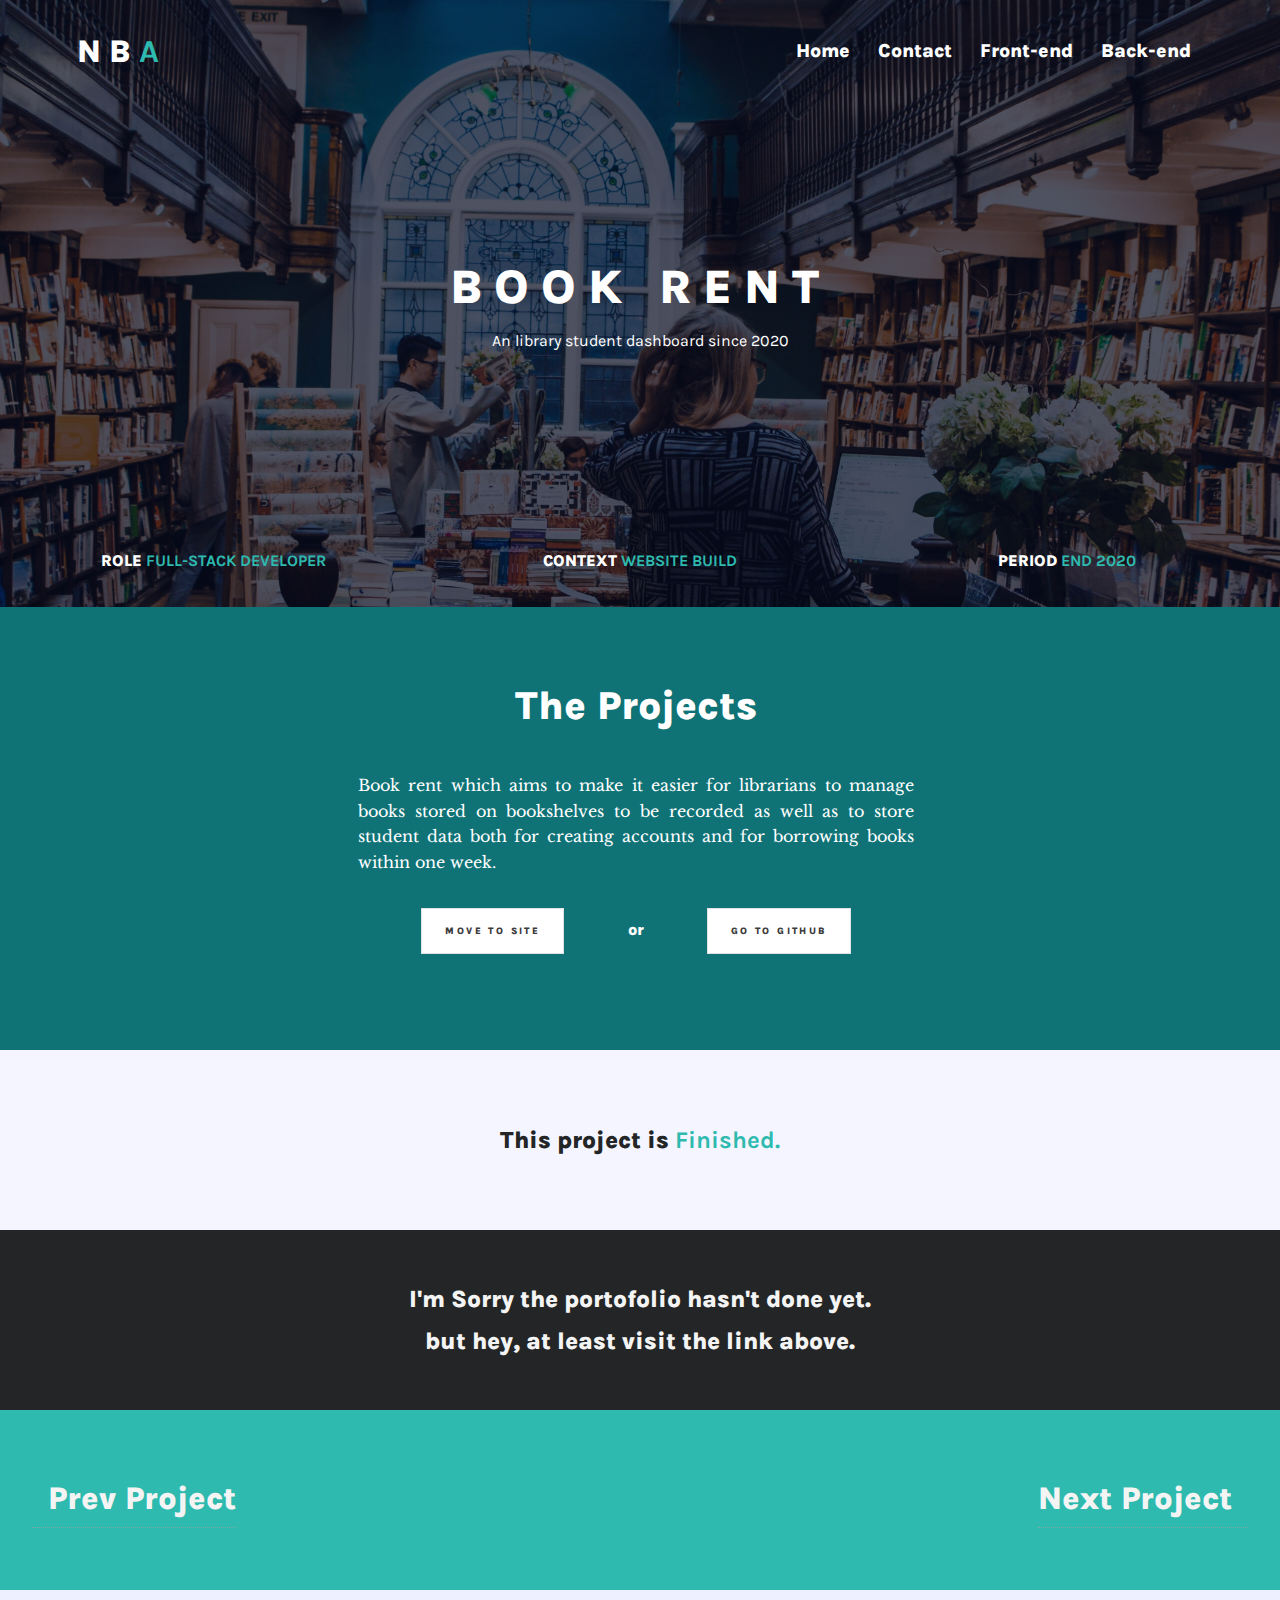
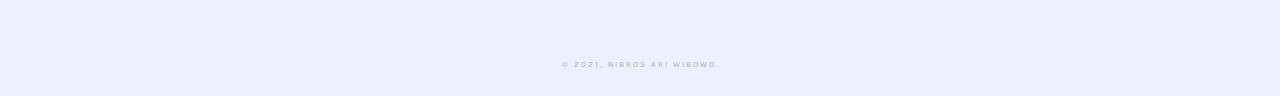
==== bookrent.html @ beeecc29 "Intro on bookrent.html" ====
<!DOCTYPE HTML>
<!--
	Future Imperfect by HTML5 UP
	html5up.net | @ajlkn
	Free for personal and commercial use under the CCA 3.0 license (html5up.net/license)
-->
<html>

<head>
	<title>NBA - Book Rent Dashboard Project</title>
	<meta charset="utf-8" />
	<meta name="viewport" content="width=device-width, initial-scale=1, user-scalable=no" />
	<link rel="stylesheet" href="assets/css/main.css" />
</head>

<body class="single is-preload">
	<i class="fas fa-arrow-up" onclick="topFunction()" id="goTopBtn" title="Go to top"></i>
	<section class="header-bookrents">
		<nav>
			<a href="index.html">
				<h1 style="font-size: 2rem; color: white;">NB<span class="bold-green">A</span></h1>
			</a>
			<div class="nav-links" id="navLinks">
				<ul>
					<li><i class="fas fa-times" onclick="hideMenu()"></i></li>
					<li><a href="index.html">Home</a></li>
					<li><a href="#contact">Contact</a></li>
					<li><a href="#frontend">Front-end</a></li>
					<li><a href="#backend">Back-end</a></li>
				</ul>
			</div>
			<i class="fas fa-bars" onclick="showMenu()"></i>
		</nav>
		<div class="hero-2">
			<div class="row hero-container">
				<div class="col-12 col-12-medium" style="padding: 0;">
					<h1 class="hero-items">Book Rent</h1>
					<span class="hero-items">An library student dashboard since 2020</span>
				</div>
			</div>
		</div>
		<div class="hero-2">
			<div class="row hero-2container">
				<div class="col-4 col-12-medium" style="padding: 0;">
					<p class="hero-2items">ROLE <span class="bold-green">FULL-STACK DEVELOPER</span></p>
				</div>
				<div class="col-4 col-12-medium" style="padding: 0;">
					<p class="hero-2items">CONTEXT <span class="bold-green">WEBSITE BUILD</span></p>
				</div>
				<div class="col-4 col-12-medium" style="padding: 0;">
					<p class="hero-2items">PERIOD <span class="bold-green">END 2020</span></p>
				</div>
			</div>
		</div>
	</section>

	<section class="introduction">
		<div class="row aim-project">
			<div class="col-3 col-12-medium" style="padding: 0;">
			</div>
			<div class="col-6 col-12-medium" style="padding: 0;">
				<div class="title-project">
					<span>The Projects</span>
				</div>
				<p class="p-project">Book rent which aims to make it easier for librarians to manage books stored on bookshelves
					to
					be recorded as well as to store student data both for creating accounts and for borrowing books within one
					week.
				</p>
				<div class="visit-center">
					<a href="https://bookrents.000webhostapp.com" class="button icon solid fa-arrow-right" target="_blank"> MOVE
						TO
						SITE</a>
					<span class="atau">or</span>
					<a href="https://github.com/ariiera-code/sewa-buku" class="button icon brands fa-github" target="_blank">GO TO
						GITHUB</a>
				</div>
			</div>
			<div class="col-3 col-12-medium" style="padding: 0;">
			</div>
		</div>
	</section>

	<div class="sorry-project" style="background-color: #ffffff59;">
		<div style="color: #232526;">
			<span>This project is <span class="bold-green">Finished.</span></span>
		</div>
	</div>
	<div class="sorry-project">
		<div>
			<span>I'm Sorry the portofolio hasn't done yet.<br> but hey, at least visit the link
				above.</span>
		</div>
	</div>

	<div class="next-prev-project">
		<a class="col-6-medium" href="shoppingskuy.html">
			<div><i class="icon solid fa-arrow-left">
				</i><span class="prev-project">Prev Project</span>
			</div>
		</a>
		<a class="col-6-medium" href="shoppingskuy.html">
			<div class="col-6-medium">
				</i><span class="next-project">Next Project</span><i class="icon solid fa-arrow-right"></i>
			</div>
		</a>
	</div>
	<!-- Footer -->
	<div id="wrapper" style="padding: 0.5em 4.5em;">

		<!-- Footer -->
		<section id="footer">
			<ul class="icons">
				<li><a href="https://github.com/ariiera-code" class="icon brands fa-github"><span
							class="label">Github</span></a>
				</li>
				<li><a href="#" class="icon brands fa-linkedin-in"><span class="label">Linked-in</span></a></li>
				<li>
					<div href="thankyounibros@gmail.com" class="icon solid fa-envelope popup"
						onclick='CopyToClipboard("thankyounibros@gmail.com", true, "Email copied to clipboard" )'>
						<span class="popuptext" id="emailPopup">Email Copied!</span>
					</div>
				</li>
			</ul>
			<p class="copyright">&copy; 2021, Nibros Ari Wibowo.</p>
		</section>

	</div>

	<!-- Modal - Contact -->
	<div class="cssmodal dialog" id="contact" style="text-align: center;">
		<a href="#/" class="veil"></a>
		<figure>
			<h2 style="padding-top: 1rem;">Contact<a href="#/" class="smallclose icon solid fa-times"
					aria-label="Close Modal Box" style="padding:1rem;"></a></h2>
			<button id="emailcopy" class="button fit icon solid fa-envelope">thankyounibros@gmail.com</button>
			<a href="https://github.com/ariiera-code/sewa-buku" class="button fit icon brands fa-github"
				target="__blank">ariiera-code</a>
		</figure>
	</div>

	<!-- Scripts -->
	<script src="assets/js/jquery.min.js"></script>
	<script src="assets/js/browser.min.js"></script>
	<script src="assets/js/breakpoints.min.js"></script>
	<script src="assets/js/util.js"></script>
	<script src="assets/js/main.js"></script>

</body>

</html>
---- assets/css/main.css ----
@import url(fontawesome-all.min.css);
@import url('https://fonts.googleapis.com/css2?family=Source+Code+Pro:wght@300;400&display=swap');
@import url('https://fonts.googleapis.com/css2?family=Karla:wght@300;400;500;700;800;900');
@import url('https://fonts.googleapis.com/css2?family=Libre+Baskerville&display=swap');

/*
	Future Imperfect by HTML5 UP
	html5up.net | @ajlkn
	Free for personal and commercial use under the CCA 3.0 license (html5up.net/license)
*/

:root{
	scrollbar-color: #2ebaae rgb(34, 40, 49) !important;
  scrollbar-width: thin !important;
}

html{
  scroll-behavior: smooth;
}

body::-webkit-scrollbar {
  width: 0.25rem;
}

body::-webkit-scrollbar-track {
  background: rgb(34, 40, 49);
}

body::-webkit-scrollbar-thumb {
  background: #2ebaae;
}

ul::-webkit-scrollbar {
  height: 0.25rem;
}

ul::-webkit-scrollbar-track {
  background: rgb(34, 40, 49);
}

ul::-webkit-scrollbar-thumb {
  background: #2ebaae;
}

html, body, div, span, applet, object,
iframe, h1, h2, h3, h4, h5, h6, p, blockquote,
pre, a, abbr, acronym, address, big, cite,
code, del, dfn, em, img, ins, kbd, q, s, samp,
small, strike, strong, sub, sup, tt, var, b,
u, i, center, dl, dt, dd, ol, ul, li, fieldset,
form, label, legend, table, caption, tbody,
tfoot, thead, tr, th, td, article, aside,
canvas, details, embed, figure, figcaption,
footer, header, hgroup, menu, nav, output, ruby,
section, summary, time, mark, audio, video {
	margin: 0;
	padding: 0;
	border: 0;
	font-size: 100%;
	font: inherit;
	vertical-align: baseline;}

article, aside, details, figcaption, figure,
footer, header, hgroup, menu, nav, section {
	display: block;}

body {
	line-height: 1;
}

ol, ul {
	list-style: none;
}

blockquote, q {
	quotes: none;
}

	blockquote:before, blockquote:after, q:before, q:after {
		content: '';
		content: none;
	}

table {
	border-collapse: collapse;
	border-spacing: 0;
}

body {
	-webkit-text-size-adjust: none;
}

mark {
	background-color: transparent;
	color: inherit;
}

input::-moz-focus-inner {
	border: 0;
	padding: 0;
}

input, select, textarea {
	-moz-appearance: none;
	-webkit-appearance: none;
	-ms-appearance: none;
	appearance: none;
}

/* Basic */

	@-ms-viewport {
		width: device-width;
	}

	body {
		-ms-overflow-style: scrollbar;
	}

	@media screen and (max-width: 480px) {

		html, body {
			min-width: 320px;
		}

	}

	html {
		box-sizing: border-box;
	}

	*, *:before, *:after {
		box-sizing: inherit;
	}

	body {
		background: #f4f4f4;
	}

		body.is-preload *, body.is-preload *:before, body.is-preload *:after {
			-moz-animation: none !important;
			-webkit-animation: none !important;
			-ms-animation: none !important;
			animation: none !important;
			-moz-transition: none !important;
			-webkit-transition: none !important;
			-ms-transition: none !important;
			transition: none !important;
		}

/* Type */

	body, input, select, textarea {
		color: #646464;
		font-family: "Karla", sans-serif !important;
		font-size: 14pt;
		font-weight: 400;
		line-height: 1.75;
	}

		@media screen and (max-width: 1680px) {

			body, input, select, textarea {
				font-size: 12pt;
			}

		}

		@media screen and (max-width: 1280px) {

			body, input, select, textarea {
				font-size: 12pt;
			}

		}

		@media screen and (max-width: 980px) {

			body, input, select, textarea {
				font-size: 12pt;
			}

		}

		@media screen and (max-width: 736px) {

			body, input, select, textarea {
				font-size: 12pt;
			}

		}

		@media screen and (max-width: 480px) {

			body, input, select, textarea {
				font-size: 12pt;
			}

		}

	a {
		-moz-transition: color 0.2s ease, border-bottom-color 0.2s ease;
		-webkit-transition: color 0.2s ease, border-bottom-color 0.2s ease;
		-ms-transition: color 0.2s ease, border-bottom-color 0.2s ease;
		transition: color 0.2s ease, border-bottom-color 0.2s ease;
		border-bottom: dotted 1px rgba(160, 160, 160, 0.65);
		color: inherit;
		text-decoration: none;
	}

		a:before {
			-moz-transition: color 0.2s ease;
			-webkit-transition: color 0.2s ease;
			-ms-transition: color 0.2s ease;
			transition: color 0.2s ease;
		}

		a:hover {
			border-bottom-color: transparent;
			color: #2ebaae !important;
		}

			a:hover:before {
				color: #2ebaae !important;
			}

	strong, b {
		color: #3c3b3b;
		font-weight: 700;
	}

	em, i {
		font-style: italic;
	}

	p {
		margin: 0 0 2em 0;
	}

	h1, h2, h3, h4, h5, h6 {
		color: #3c3b3b;
		font-family: "Karla", Helvetica, sans-serif !important;
		font-weight: 800;
		letter-spacing: 0.25em;
		line-height: 1.65;
		margin: 0 0 1em 0;
		text-transform: uppercase;
	}

		h1 a, h2 a, h3 a, h4 a, h5 a, h6 a {
			color: inherit;
			border-bottom: 0;
		}

	h2 {
		font-size: 1.1em;
	}

	h3 {
		font-size: 0.9em;
	}

	h4 {
		font-size: 0.7em;
	}

	h5 {
		font-size: 0.7em;
	}

	h6 {
		font-size: 0.7em;
	}

	sub {
		font-size: 0.8em;
		position: relative;
		top: 0.5em;
	}

	sup {
		font-size: 0.8em;
		position: relative;
		top: -0.5em;
	}

	blockquote {
		border-left: solid 4px rgba(160, 160, 160, 0.3);
		font-style: italic;
		margin: 0 0 2em 0;
		padding: 0.5em 0 0.5em 2em;
	}

	code {
		background: rgba(160, 160, 160, 0.075);
		border: solid 1px rgba(160, 160, 160, 0.3);
		font-family: "Courier New", monospace !important;
		font-size: 0.9em;
		margin: 0 0.25em;
		padding: 0.25em 0.65em;
	}

	pre {
		-webkit-overflow-scrolling: touch;
		font-family: "Courier New", monospace !important;
		font-size: 0.9em;
		margin: 0 0 2em 0;
	}

		pre code {
			display: block;
			line-height: 1.75em;
			padding: 1em 1.5em;
			overflow-x: auto;
		}

	hr {
		border: 0;
		border-bottom: solid 1px rgba(160, 160, 160, 0.3);
		margin: 2em 0;
	}

		hr.major {
			margin: 3em 0;
		}

	.align-left {
		text-align: left;
	}

	.align-center {
		text-align: center;
	}

	.align-right {
		text-align: right;
	}

/* Row */

	.row {
		display: flex;
		flex-wrap: wrap;
		box-sizing: border-box;
		align-items: stretch;
	}

		.row > * {
			box-sizing: border-box;
		}

		.row.gtr-uniform > * > :last-child {
			margin-bottom: 0;
		}

		.row.aln-left {
			justify-content: flex-start;
		}

		.row.aln-center {
			justify-content: center;
		}

		.row.aln-right {
			justify-content: flex-end;
		}

		.row.aln-top {
			align-items: flex-start;
		}

		.row.aln-middle {
			align-items: center;
		}

		.row.aln-bottom {
			align-items: flex-end;
		}

		.row > .imp {
			order: -1;
		}

		.row > .col-1 {
			width: 8.33333%;
		}

		.row > .off-1 {
			margin-left: 8.33333%;
		}

		.row > .col-2 {
			width: 16.66667%;
		}

		.row > .off-2 {
			margin-left: 16.66667%;
		}

		.row > .col-3 {
			width: 25%;
		}

		.row > .off-3 {
			margin-left: 25%;
		}

		.row > .col-4 {
			width: 33.33333%;
		}

		.row > .off-4 {
			margin-left: 33.33333%;
		}

		.row > .col-5 {
			width: 41.66667%;
		}

		.row > .off-5 {
			margin-left: 41.66667%;
		}

		.row > .col-6 {
			width: 50%;
		}

		.row > .off-6 {
			margin-left: 50%;
		}

		.row > .col-7 {
			width: 58.33333%;
		}

		.row > .off-7 {
			margin-left: 58.33333%;
		}

		.row > .col-8 {
			width: 66.66667%;
		}

		.row > .off-8 {
			margin-left: 66.66667%;
		}

		.row > .col-9 {
			width: 75%;
		}

		.row > .off-9 {
			margin-left: 75%;
		}

		.row > .col-10 {
			width: 83.33333%;
		}

		.row > .off-10 {
			margin-left: 83.33333%;
		}

		.row > .col-11 {
			width: 91.66667%;
		}

		.row > .off-11 {
			margin-left: 91.66667%;
		}

		.row > .col-12 {
			width: 100%;
		}

		.row > .off-12 {
			margin-left: 100%;
		}

		.row.gtr-0 {
			margin-top: 0;
			margin-left: 0em;
		}

			.row.gtr-0 > * {
				padding: 0 0 0 0em;
			}

			.row.gtr-0.gtr-uniform {
				margin-top: 0em;
			}

				.row.gtr-0.gtr-uniform > * {
					padding-top: 0em;
				}

		.row.gtr-25 {
			margin-top: 0;
			margin-left: -0.25em;
		}

			.row.gtr-25 > * {
				padding: 0 0 0 0.25em;
			}

			.row.gtr-25.gtr-uniform {
				margin-top: -0.25em;
			}

				.row.gtr-25.gtr-uniform > * {
					padding-top: 0.25em;
				}

		.row.gtr-50 {
			margin-top: 0;
			margin-left: -0.5em;
		}

			.row.gtr-50 > * {
				padding: 0 0 0 0.5em;
			}

			.row.gtr-50.gtr-uniform {
				margin-top: -0.5em;
			}

				.row.gtr-50.gtr-uniform > * {
					padding-top: 0.5em;
				}

		.row {
			margin-top: 0;
			margin-left: -1em;
		}

			.row > * {
				padding: 0 0 0 1em;
			}

			.row.gtr-uniform {
				margin-top: -1em;
			}

				.row.gtr-uniform > * {
					padding-top: 1em;
				}

		.row.gtr-150 {
			margin-top: 0;
			margin-left: -1.5em;
		}

			.row.gtr-150 > * {
				padding: 0 0 0 1.5em;
			}

			.row.gtr-150.gtr-uniform {
				margin-top: -1.5em;
			}

				.row.gtr-150.gtr-uniform > * {
					padding-top: 1.5em;
				}

		.row.gtr-200 {
			margin-top: 0;
			margin-left: -2em;
		}

			.row.gtr-200 > * {
				padding: 0 0 0 2em;
			}

			.row.gtr-200.gtr-uniform {
				margin-top: -2em;
			}

				.row.gtr-200.gtr-uniform > * {
					padding-top: 2em;
				}

		@media screen and (max-width: 1680px) {

			.row {
				display: flex;
				flex-wrap: wrap;
				box-sizing: border-box;
				align-items: stretch;
			}

				.row > * {
					box-sizing: border-box;
				}

				.row.gtr-uniform > * > :last-child {
					margin-bottom: 0;
				}

				.row.aln-left {
					justify-content: flex-start;
				}

				.row.aln-center {
					justify-content: center;
				}

				.row.aln-right {
					justify-content: flex-end;
				}

				.row.aln-top {
					align-items: flex-start;
				}

				.row.aln-middle {
					align-items: center;
				}

				.row.aln-bottom {
					align-items: flex-end;
				}

				.row > .imp-xlarge {
					order: -1;
				}

				.row > .col-1-xlarge {
					width: 8.33333%;
				}

				.row > .off-1-xlarge {
					margin-left: 8.33333%;
				}

				.row > .col-2-xlarge {
					width: 16.66667%;
				}

				.row > .off-2-xlarge {
					margin-left: 16.66667%;
				}

				.row > .col-3-xlarge {
					width: 25%;
				}

				.row > .off-3-xlarge {
					margin-left: 25%;
				}

				.row > .col-4-xlarge {
					width: 33.33333%;
				}

				.row > .off-4-xlarge {
					margin-left: 33.33333%;
				}

				.row > .col-5-xlarge {
					width: 41.66667%;
				}

				.row > .off-5-xlarge {
					margin-left: 41.66667%;
				}

				.row > .col-6-xlarge {
					width: 50%;
				}

				.row > .off-6-xlarge {
					margin-left: 50%;
				}

				.row > .col-7-xlarge {
					width: 58.33333%;
				}

				.row > .off-7-xlarge {
					margin-left: 58.33333%;
				}

				.row > .col-8-xlarge {
					width: 66.66667%;
				}

				.row > .off-8-xlarge {
					margin-left: 66.66667%;
				}

				.row > .col-9-xlarge {
					width: 75%;
				}

				.row > .off-9-xlarge {
					margin-left: 75%;
				}

				.row > .col-10-xlarge {
					width: 83.33333%;
				}

				.row > .off-10-xlarge {
					margin-left: 83.33333%;
				}

				.row > .col-11-xlarge {
					width: 91.66667%;
				}

				.row > .off-11-xlarge {
					margin-left: 91.66667%;
				}

				.row > .col-12-xlarge {
					width: 100%;
				}

				.row > .off-12-xlarge {
					margin-left: 100%;
				}

				.row.gtr-0 {
					margin-top: 0;
					margin-left: 0em;
				}

					.row.gtr-0 > * {
						padding: 0 0 0 0em;
					}

					.row.gtr-0.gtr-uniform {
						margin-top: 0em;
					}

						.row.gtr-0.gtr-uniform > * {
							padding-top: 0em;
						}

				.row.gtr-25 {
					margin-top: 0;
					margin-left: -0.25em;
				}

					.row.gtr-25 > * {
						padding: 0 0 0 0.25em;
					}

					.row.gtr-25.gtr-uniform {
						margin-top: -0.25em;
					}

						.row.gtr-25.gtr-uniform > * {
							padding-top: 0.25em;
						}

				.row.gtr-50 {
					margin-top: 0;
					margin-left: -0.5em;
				}

					.row.gtr-50 > * {
						padding: 0 0 0 0.5em;
					}

					.row.gtr-50.gtr-uniform {
						margin-top: -0.5em;
					}

						.row.gtr-50.gtr-uniform > * {
							padding-top: 0.5em;
						}

				.row {
					margin-top: 0;
					margin-left: -1em;
				}

					.row > * {
						padding: 0 0 0 1em;
					}

					.row.gtr-uniform {
						margin-top: -1em;
					}

						.row.gtr-uniform > * {
							padding-top: 1em;
						}

				.row.gtr-150 {
					margin-top: 0;
					margin-left: -1.5em;
				}

					.row.gtr-150 > * {
						padding: 0 0 0 1.5em;
					}

					.row.gtr-150.gtr-uniform {
						margin-top: -1.5em;
					}

						.row.gtr-150.gtr-uniform > * {
							padding-top: 1.5em;
						}

				.row.gtr-200 {
					margin-top: 0;
					margin-left: -2em;
				}

					.row.gtr-200 > * {
						padding: 0 0 0 2em;
					}

					.row.gtr-200.gtr-uniform {
						margin-top: -2em;
					}

						.row.gtr-200.gtr-uniform > * {
							padding-top: 2em;
						}

		}

		@media screen and (max-width: 1280px) {

			.row {
				display: flex;
				flex-wrap: wrap;
				box-sizing: border-box;
				align-items: stretch;
			}

				.row > * {
					box-sizing: border-box;
				}

				.row.gtr-uniform > * > :last-child {
					margin-bottom: 0;
				}

				.row.aln-left {
					justify-content: flex-start;
				}

				.row.aln-center {
					justify-content: center;
				}

				.row.aln-right {
					justify-content: flex-end;
				}

				.row.aln-top {
					align-items: flex-start;
				}

				.row.aln-middle {
					align-items: center;
				}

				.row.aln-bottom {
					align-items: flex-end;
				}

				.row > .imp-large {
					order: -1;
				}

				.row > .col-1-large {
					width: 8.33333%;
				}

				.row > .off-1-large {
					margin-left: 8.33333%;
				}

				.row > .col-2-large {
					width: 16.66667%;
				}

				.row > .off-2-large {
					margin-left: 16.66667%;
				}

				.row > .col-3-large {
					width: 25%;
				}

				.row > .off-3-large {
					margin-left: 25%;
				}

				.row > .col-4-large {
					width: 33.33333%;
				}

				.row > .off-4-large {
					margin-left: 33.33333%;
				}

				.row > .col-5-large {
					width: 41.66667%;
				}

				.row > .off-5-large {
					margin-left: 41.66667%;
				}

				.row > .col-6-large {
					width: 50%;
				}

				.row > .off-6-large {
					margin-left: 50%;
				}

				.row > .col-7-large {
					width: 58.33333%;
				}

				.row > .off-7-large {
					margin-left: 58.33333%;
				}

				.row > .col-8-large {
					width: 66.66667%;
				}

				.row > .off-8-large {
					margin-left: 66.66667%;
				}

				.row > .col-9-large {
					width: 75%;
				}

				.row > .off-9-large {
					margin-left: 75%;
				}

				.row > .col-10-large {
					width: 83.33333%;
				}

				.row > .off-10-large {
					margin-left: 83.33333%;
				}

				.row > .col-11-large {
					width: 91.66667%;
				}

				.row > .off-11-large {
					margin-left: 91.66667%;
				}

				.row > .col-12-large {
					width: 100%;
				}

				.row > .off-12-large {
					margin-left: 100%;
				}

				.row.gtr-0 {
					margin-top: 0;
					margin-left: 0em;
				}

					.row.gtr-0 > * {
						padding: 0 0 0 0em;
					}

					.row.gtr-0.gtr-uniform {
						margin-top: 0em;
					}

						.row.gtr-0.gtr-uniform > * {
							padding-top: 0em;
						}

				.row.gtr-25 {
					margin-top: 0;
					margin-left: -0.25em;
				}

					.row.gtr-25 > * {
						padding: 0 0 0 0.25em;
					}

					.row.gtr-25.gtr-uniform {
						margin-top: -0.25em;
					}

						.row.gtr-25.gtr-uniform > * {
							padding-top: 0.25em;
						}

				.row.gtr-50 {
					margin-top: 0;
					margin-left: -0.5em;
				}

					.row.gtr-50 > * {
						padding: 0 0 0 0.5em;
					}

					.row.gtr-50.gtr-uniform {
						margin-top: -0.5em;
					}

						.row.gtr-50.gtr-uniform > * {
							padding-top: 0.5em;
						}

				.row {
					margin-top: 0;
					margin-left: -1em;
				}

					.row > * {
						padding: 0 0 0 1em;
					}

					.row.gtr-uniform {
						margin-top: -1em;
					}

						.row.gtr-uniform > * {
							padding-top: 1em;
						}

				.row.gtr-150 {
					margin-top: 0;
					margin-left: -1.5em;
				}

					.row.gtr-150 > * {
						padding: 0 0 0 1.5em;
					}

					.row.gtr-150.gtr-uniform {
						margin-top: -1.5em;
					}

						.row.gtr-150.gtr-uniform > * {
							padding-top: 1.5em;
						}

				.row.gtr-200 {
					margin-top: 0;
					margin-left: -2em;
				}

					.row.gtr-200 > * {
						padding: 0 0 0 2em;
					}

					.row.gtr-200.gtr-uniform {
						margin-top: -2em;
					}

						.row.gtr-200.gtr-uniform > * {
							padding-top: 2em;
						}

		}

		@media screen and (max-width: 980px) {

			.row {
				display: flex;
				flex-wrap: wrap;
				box-sizing: border-box;
				align-items: stretch;
			}

				.row > * {
					box-sizing: border-box;
				}

				.row.gtr-uniform > * > :last-child {
					margin-bottom: 0;
				}

				.row.aln-left {
					justify-content: flex-start;
				}

				.row.aln-center {
					justify-content: center;
				}

				.row.aln-right {
					justify-content: flex-end;
				}

				.row.aln-top {
					align-items: flex-start;
				}

				.row.aln-middle {
					align-items: center;
				}

				.row.aln-bottom {
					align-items: flex-end;
				}

				.row > .imp-medium {
					order: -1;
				}

				.row > .col-1-medium {
					width: 8.33333%;
				}

				.row > .off-1-medium {
					margin-left: 8.33333%;
				}

				.row > .col-2-medium {
					width: 16.66667%;
				}

				.row > .off-2-medium {
					margin-left: 16.66667%;
				}

				.row > .col-3-medium {
					width: 25%;
				}

				.row > .off-3-medium {
					margin-left: 25%;
				}

				.row > .col-4-medium {
					width: 33.33333%;
				}

				.row > .off-4-medium {
					margin-left: 33.33333%;
				}

				.row > .col-5-medium {
					width: 41.66667%;
				}

				.row > .off-5-medium {
					margin-left: 41.66667%;
				}

				.row > .col-6-medium {
					width: 50%;
				}

				.row > .off-6-medium {
					margin-left: 50%;
				}

				.row > .col-7-medium {
					width: 58.33333%;
				}

				.row > .off-7-medium {
					margin-left: 58.33333%;
				}

				.row > .col-8-medium {
					width: 66.66667%;
				}

				.row > .off-8-medium {
					margin-left: 66.66667%;
				}

				.row > .col-9-medium {
					width: 75%;
				}

				.row > .off-9-medium {
					margin-left: 75%;
				}

				.row > .col-10-medium {
					width: 83.33333%;
				}

				.row > .off-10-medium {
					margin-left: 83.33333%;
				}

				.row > .col-11-medium {
					width: 91.66667%;
				}

				.row > .off-11-medium {
					margin-left: 91.66667%;
				}

				.row > .col-12-medium {
					width: 100%;
				}

				.row > .off-12-medium {
					margin-left: 100%;
				}

				.row.gtr-0 {
					margin-top: 0;
					margin-left: 0em;
				}

					.row.gtr-0 > * {
						padding: 0 0 0 0em;
					}

					.row.gtr-0.gtr-uniform {
						margin-top: 0em;
					}

						.row.gtr-0.gtr-uniform > * {
							padding-top: 0em;
						}

				.row.gtr-25 {
					margin-top: 0;
					margin-left: -0.25em;
				}

					.row.gtr-25 > * {
						padding: 0 0 0 0.25em;
					}

					.row.gtr-25.gtr-uniform {
						margin-top: -0.25em;
					}

						.row.gtr-25.gtr-uniform > * {
							padding-top: 0.25em;
						}

				.row.gtr-50 {
					margin-top: 0;
					margin-left: -0.5em;
				}

					.row.gtr-50 > * {
						padding: 0 0 0 0.5em;
					}

					.row.gtr-50.gtr-uniform {
						margin-top: -0.5em;
					}

						.row.gtr-50.gtr-uniform > * {
							padding-top: 0.5em;
						}

				.row {
					margin-top: 0;
					margin-left: -1em;
				}

					.row > * {
						padding: 0 0 0 1em;
					}

					.row.gtr-uniform {
						margin-top: -1em;
					}

						.row.gtr-uniform > * {
							padding-top: 1em;
						}

				.row.gtr-150 {
					margin-top: 0;
					margin-left: -1.5em;
				}

					.row.gtr-150 > * {
						padding: 0 0 0 1.5em;
					}

					.row.gtr-150.gtr-uniform {
						margin-top: -1.5em;
					}

						.row.gtr-150.gtr-uniform > * {
							padding-top: 1.5em;
						}

				.row.gtr-200 {
					margin-top: 0;
					margin-left: -2em;
				}

					.row.gtr-200 > * {
						padding: 0 0 0 2em;
					}

					.row.gtr-200.gtr-uniform {
						margin-top: -2em;
					}

						.row.gtr-200.gtr-uniform > * {
							padding-top: 2em;
						}

		}

		@media screen and (max-width: 736px) {

			.row {
				display: flex;
				flex-wrap: wrap;
				box-sizing: border-box;
				align-items: stretch;
			}

				.row > * {
					box-sizing: border-box;
				}

				.row.gtr-uniform > * > :last-child {
					margin-bottom: 0;
				}

				.row.aln-left {
					justify-content: flex-start;
				}

				.row.aln-center {
					justify-content: center;
				}

				.row.aln-right {
					justify-content: flex-end;
				}

				.row.aln-top {
					align-items: flex-start;
				}

				.row.aln-middle {
					align-items: center;
				}

				.row.aln-bottom {
					align-items: flex-end;
				}

				.row > .imp-small {
					order: -1;
				}

				.row > .col-1-small {
					width: 8.33333%;
				}

				.row > .off-1-small {
					margin-left: 8.33333%;
				}

				.row > .col-2-small {
					width: 16.66667%;
				}

				.row > .off-2-small {
					margin-left: 16.66667%;
				}

				.row > .col-3-small {
					width: 25%;
				}

				.row > .off-3-small {
					margin-left: 25%;
				}

				.row > .col-4-small {
					width: 33.33333%;
				}

				.row > .off-4-small {
					margin-left: 33.33333%;
				}

				.row > .col-5-small {
					width: 41.66667%;
				}

				.row > .off-5-small {
					margin-left: 41.66667%;
				}

				.row > .col-6-small {
					width: 50%;
				}

				.row > .off-6-small {
					margin-left: 50%;
				}

				.row > .col-7-small {
					width: 58.33333%;
				}

				.row > .off-7-small {
					margin-left: 58.33333%;
				}

				.row > .col-8-small {
					width: 66.66667%;
				}

				.row > .off-8-small {
					margin-left: 66.66667%;
				}

				.row > .col-9-small {
					width: 75%;
				}

				.row > .off-9-small {
					margin-left: 75%;
				}

				.row > .col-10-small {
					width: 83.33333%;
				}

				.row > .off-10-small {
					margin-left: 83.33333%;
				}

				.row > .col-11-small {
					width: 91.66667%;
				}

				.row > .off-11-small {
					margin-left: 91.66667%;
				}

				.row > .col-12-small {
					width: 100%;
				}

				.row > .off-12-small {
					margin-left: 100%;
				}

				.row.gtr-0 {
					margin-top: 0;
					margin-left: 0em;
				}

					.row.gtr-0 > * {
						padding: 0 0 0 0em;
					}

					.row.gtr-0.gtr-uniform {
						margin-top: 0em;
					}

						.row.gtr-0.gtr-uniform > * {
							padding-top: 0em;
						}

				.row.gtr-25 {
					margin-top: 0;
					margin-left: -0.25em;
				}

					.row.gtr-25 > * {
						padding: 0 0 0 0.25em;
					}

					.row.gtr-25.gtr-uniform {
						margin-top: -0.25em;
					}

						.row.gtr-25.gtr-uniform > * {
							padding-top: 0.25em;
						}

				.row.gtr-50 {
					margin-top: 0;
					margin-left: -0.5em;
				}

					.row.gtr-50 > * {
						padding: 0 0 0 0.5em;
					}

					.row.gtr-50.gtr-uniform {
						margin-top: -0.5em;
					}

						.row.gtr-50.gtr-uniform > * {
							padding-top: 0.5em;
						}

				.row {
					margin-top: 0;
					margin-left: -1em;
				}

					.row > * {
						padding: 0 0 0 1em;
					}

					.row.gtr-uniform {
						margin-top: -1em;
					}

						.row.gtr-uniform > * {
							padding-top: 1em;
						}

				.row.gtr-150 {
					margin-top: 0;
					margin-left: -1.5em;
				}

					.row.gtr-150 > * {
						padding: 0 0 0 1.5em;
					}

					.row.gtr-150.gtr-uniform {
						margin-top: -1.5em;
					}

						.row.gtr-150.gtr-uniform > * {
							padding-top: 1.5em;
						}

				.row.gtr-200 {
					margin-top: 0;
					margin-left: -2em;
				}

					.row.gtr-200 > * {
						padding: 0 0 0 2em;
					}

					.row.gtr-200.gtr-uniform {
						margin-top: -2em;
					}

						.row.gtr-200.gtr-uniform > * {
							padding-top: 2em;
						}

		}

		@media screen and (max-width: 480px) {

			.row {
				display: flex;
				flex-wrap: wrap;
				box-sizing: border-box;
				align-items: stretch;
			}

				.row > * {
					box-sizing: border-box;
				}

				.row.gtr-uniform > * > :last-child {
					margin-bottom: 0;
				}

				.row.aln-left {
					justify-content: flex-start;
				}

				.row.aln-center {
					justify-content: center;
				}

				.row.aln-right {
					justify-content: flex-end;
				}

				.row.aln-top {
					align-items: flex-start;
				}

				.row.aln-middle {
					align-items: center;
				}

				.row.aln-bottom {
					align-items: flex-end;
				}

				.row > .imp-xsmall {
					order: -1;
				}

				.row > .col-1-xsmall {
					width: 8.33333%;
				}

				.row > .off-1-xsmall {
					margin-left: 8.33333%;
				}

				.row > .col-2-xsmall {
					width: 16.66667%;
				}

				.row > .off-2-xsmall {
					margin-left: 16.66667%;
				}

				.row > .col-3-xsmall {
					width: 25%;
				}

				.row > .off-3-xsmall {
					margin-left: 25%;
				}

				.row > .col-4-xsmall {
					width: 33.33333%;
				}

				.row > .off-4-xsmall {
					margin-left: 33.33333%;
				}

				.row > .col-5-xsmall {
					width: 41.66667%;
				}

				.row > .off-5-xsmall {
					margin-left: 41.66667%;
				}

				.row > .col-6-xsmall {
					width: 50%;
				}

				.row > .off-6-xsmall {
					margin-left: 50%;
				}

				.row > .col-7-xsmall {
					width: 58.33333%;
				}

				.row > .off-7-xsmall {
					margin-left: 58.33333%;
				}

				.row > .col-8-xsmall {
					width: 66.66667%;
				}

				.row > .off-8-xsmall {
					margin-left: 66.66667%;
				}

				.row > .col-9-xsmall {
					width: 75%;
				}

				.row > .off-9-xsmall {
					margin-left: 75%;
				}

				.row > .col-10-xsmall {
					width: 83.33333%;
				}

				.row > .off-10-xsmall {
					margin-left: 83.33333%;
				}

				.row > .col-11-xsmall {
					width: 91.66667%;
				}

				.row > .off-11-xsmall {
					margin-left: 91.66667%;
				}

				.row > .col-12-xsmall {
					width: 100%;
				}

				.row > .off-12-xsmall {
					margin-left: 100%;
				}

				.row.gtr-0 {
					margin-top: 0;
					margin-left: 0em;
				}

					.row.gtr-0 > * {
						padding: 0 0 0 0em;
					}

					.row.gtr-0.gtr-uniform {
						margin-top: 0em;
					}

						.row.gtr-0.gtr-uniform > * {
							padding-top: 0em;
						}

				.row.gtr-25 {
					margin-top: 0;
					margin-left: -0.25em;
				}

					.row.gtr-25 > * {
						padding: 0 0 0 0.25em;
					}

					.row.gtr-25.gtr-uniform {
						margin-top: -0.25em;
					}

						.row.gtr-25.gtr-uniform > * {
							padding-top: 0.25em;
						}

				.row.gtr-50 {
					margin-top: 0;
					margin-left: -0.5em;
				}

					.row.gtr-50 > * {
						padding: 0 0 0 0.5em;
					}

					.row.gtr-50.gtr-uniform {
						margin-top: -0.5em;
					}

						.row.gtr-50.gtr-uniform > * {
							padding-top: 0.5em;
						}

				.row {
					margin-top: 0;
					margin-left: -1em;
				}

					.row > * {
						padding: 0 0 0 1em;
					}

					.row.gtr-uniform {
						margin-top: -1em;
					}

						.row.gtr-uniform > * {
							padding-top: 1em;
						}

				.row.gtr-150 {
					margin-top: 0;
					margin-left: -1.5em;
				}

					.row.gtr-150 > * {
						padding: 0 0 0 1.5em;
					}

					.row.gtr-150.gtr-uniform {
						margin-top: -1.5em;
					}

						.row.gtr-150.gtr-uniform > * {
							padding-top: 1.5em;
						}

				.row.gtr-200 {
					margin-top: 0;
					margin-left: -2em;
				}

					.row.gtr-200 > * {
						padding: 0 0 0 2em;
					}

					.row.gtr-200.gtr-uniform {
						margin-top: -2em;
					}

						.row.gtr-200.gtr-uniform > * {
							padding-top: 2em;
						}

		}

/* Author */

	.author {
		display: -moz-flex;
		display: -webkit-flex;
		display: -ms-flex;
		display: flex;
		-moz-flex-direction: row;
		-webkit-flex-direction: row;
		-ms-flex-direction: row;
		flex-direction: row;
		-moz-align-items: center;
		-webkit-align-items: center;
		-ms-align-items: center;
		align-items: center;
		-moz-justify-content: -moz-flex-end;
		-webkit-justify-content: -webkit-flex-end;
		-ms-justify-content: -ms-flex-end;
		justify-content: flex-end;
		border-bottom: 0;
		font-family: "Karla", Helvetica, sans-serif !important;
		font-size: 0.6em;
		font-weight: 400;
		letter-spacing: 0.25em;
		text-transform: uppercase;
		white-space: nowrap;
	}

		.author .name {
			-moz-transition: border-bottom-color 0.2s ease;
			-webkit-transition: border-bottom-color 0.2s ease;
			-ms-transition: border-bottom-color 0.2s ease;
			transition: border-bottom-color 0.2s ease;
			border-bottom: dotted 1px rgba(160, 160, 160, 0.65);
			display: block;
			margin: 0 1.5em 0 0;
		}

		.author img {
			border-radius: 100%;
			display: block;
			width: 4em;
		}

		.author:hover .name {
			border-bottom-color: transparent;
		}

/* Blurb */

	.blurb h2 {
		font-size: 0.8em;
		margin: 0 0 1.5em 0;
	}

	.blurb h3 {
		font-size: 0.7em;
	}

	.blurb p {
		font-size: 0.9em;
	}

/* Box */

	.box {
		border: solid 1px rgba(160, 160, 160, 0.3);
		margin-bottom: 2em;
		padding: 1.5em;
	}

		.box > :last-child,
		.box > :last-child > :last-child,
		.box > :last-child > :last-child > :last-child {
			margin-bottom: 0;
		}

		.box.alt {
			border: 0;
			border-radius: 0;
			padding: 0;
		}

/* Button */

	input[type="submit"],
	input[type="reset"],
	input[type="button"],
	button,
	.button {
		-moz-appearance: none;
		-webkit-appearance: none;
		-ms-appearance: none;
		appearance: none;
		-moz-transition: background-color 0.2s ease, box-shadow 0.2s ease, color 0.2s ease;
		-webkit-transition: background-color 0.2s ease, box-shadow 0.2s ease, color 0.2s ease;
		-ms-transition: background-color 0.2s ease, box-shadow 0.2s ease, color 0.2s ease;
		transition: background-color 0.2s ease, box-shadow 0.2s ease, color 0.2s ease;
		background-color: transparent;
		border: 0;
		box-shadow: inset 0 0 0 1px rgba(160, 160, 160, 0.3);
		color: #3c3b3b !important;
		cursor: pointer;
		display: inline-block;
		font-family: "Karla", sans-serif !important;
		font-size: 0.6em;
		font-weight: 800;
		height: 4.8125em;
		letter-spacing: 0.25em;
		line-height: 4.8125em;
		padding: 0 2.5em;
		text-align: center;
		text-decoration: none;
		text-transform: uppercase;
		white-space: nowrap;
		background: white;
	}

		input[type="submit"]:hover,
		input[type="reset"]:hover,
		input[type="button"]:hover,
		button:hover,
		.button:hover {
			box-shadow: inset 0 0 0 1px #2ebaae;
			color: #2ebaae !important;
		}

			input[type="submit"]:hover:active,
			input[type="reset"]:hover:active,
			input[type="button"]:hover:active,
			button:hover:active,
			.button:hover:active {
				background-color: rgba(46, 186, 174, 0.05);
			}

		input[type="submit"]:before, input[type="submit"]:after,
		input[type="reset"]:before,
		input[type="reset"]:after,
		input[type="button"]:before,
		input[type="button"]:after,
		button:before,
		button:after,
		.button:before,
		.button:after {
			color: #aaaaaa;
			position: relative;
		}

		input[type="submit"]:before,
		input[type="reset"]:before,
		input[type="button"]:before,
		button:before,
		.button:before {
			left: -1em;
			padding: 0 0 0 0.75em;
		}

		input[type="submit"]:after,
		input[type="reset"]:after,
		input[type="button"]:after,
		button:after,
		.button:after {
			left: 1em;
			padding: 0 0.75em 0 0;
		}

		input[type="submit"].fit,
		input[type="reset"].fit,
		input[type="button"].fit,
		button.fit,
		.button.fit {
			width: 100%;
		}

		input[type="submit"].large,
		input[type="reset"].large,
		input[type="button"].large,
		button.large,
		.button.large {
			font-size: 0.7em;
			padding: 0 3em;
		}

		input[type="submit"].small,
		input[type="reset"].small,
		input[type="button"].small,
		button.small,
		.button.small {
			font-size: 0.5em;
		}

		input[type="submit"].disabled, input[type="submit"]:disabled,
		input[type="reset"].disabled,
		input[type="reset"]:disabled,
		input[type="button"].disabled,
		input[type="button"]:disabled,
		button.disabled,
		button:disabled,
		.button.disabled,
		.button:disabled {
			pointer-events: none;
			color: rgba(160, 160, 160, 0.3) !important;
		}

			input[type="submit"].disabled:before, input[type="submit"]:disabled:before,
			input[type="reset"].disabled:before,
			input[type="reset"]:disabled:before,
			input[type="button"].disabled:before,
			input[type="button"]:disabled:before,
			button.disabled:before,
			button:disabled:before,
			.button.disabled:before,
			.button:disabled:before {
				color: rgba(160, 160, 160, 0.3) !important;
			}

/* Form */

	form {
		margin: 0 0 2em 0;
	}

		form.search {
			text-decoration: none;
			position: relative;
		}

			form.search:before {
				-moz-osx-font-smoothing: grayscale;
				-webkit-font-smoothing: antialiased;
				display: inline-block;
				font-style: normal;
				font-variant: normal;
				text-rendering: auto;
				line-height: 1;
				text-transform: none !important;
				font-family: 'Font Awesome 5 Free';
				font-weight: 900;
			}

			form.search:before {
				color: #aaaaaa;
				content: '\f002';
				display: block;
				height: 2.75em;
				left: 0;
				line-height: 2.75em;
				position: absolute;
				text-align: center;
				top: 0;
				width: 2.5em;
			}

			form.search > input:first-child {
				padding-left: 2.5em;
			}

	label {
		color: #3c3b3b;
		display: block;
		font-size: 0.9em;
		font-weight: 700;
		margin: 0 0 1em 0;
	}

	input[type="text"],
	input[type="password"],
	input[type="email"],
	input[type="tel"],
	select,
	textarea {
		-moz-appearance: none;
		-webkit-appearance: none;
		-ms-appearance: none;
		appearance: none;
		background: rgba(160, 160, 160, 0.075);
		border: none;
		border: solid 1px rgba(160, 160, 160, 0.3);
		border-radius: 0;
		color: inherit;
		display: block;
		outline: 0;
		padding: 0 1em;
		text-decoration: none;
		width: 100%;
	}

		input[type="text"]:invalid,
		input[type="password"]:invalid,
		input[type="email"]:invalid,
		input[type="tel"]:invalid,
		select:invalid,
		textarea:invalid {
			box-shadow: none;
		}

		input[type="text"]:focus,
		input[type="password"]:focus,
		input[type="email"]:focus,
		input[type="tel"]:focus,
		select:focus,
		textarea:focus {
			border-color: #2ebaae;
			box-shadow: inset 0 0 0 1px #2ebaae;
		}

	.select-wrapper {
		text-decoration: none;
		display: block;
		position: relative;
	}

		.select-wrapper:before {
			-moz-osx-font-smoothing: grayscale;
			-webkit-font-smoothing: antialiased;
			display: inline-block;
			font-style: normal;
			font-variant: normal;
			text-rendering: auto;
			line-height: 1;
			text-transform: none !important;
			font-family: 'Font Awesome 5 Free';
			font-weight: 900;
		}

		.select-wrapper:before {
			color: rgba(160, 160, 160, 0.3);
			content: '\f078';
			display: block;
			height: 2.75em;
			line-height: 2.75em;
			pointer-events: none;
			position: absolute;
			right: 0;
			text-align: center;
			top: 0;
			width: 2.75em;
		}

		.select-wrapper select::-ms-expand {
			display: none;
		}

	select {
		background-image: url("data:image/svg+xml;charset=utf8,%3Csvg xmlns='http://www.w3.org/2000/svg' width='40' height='40' preserveAspectRatio='none' viewBox='0 0 40 40'%3E%3Cpath d='M9.4,12.3l10.4,10.4l10.4-10.4c0.2-0.2,0.5-0.4,0.9-0.4c0.3,0,0.6,0.1,0.9,0.4l3.3,3.3c0.2,0.2,0.4,0.5,0.4,0.9 c0,0.4-0.1,0.6-0.4,0.9L20.7,31.9c-0.2,0.2-0.5,0.4-0.9,0.4c-0.3,0-0.6-0.1-0.9-0.4L4.3,17.3c-0.2-0.2-0.4-0.5-0.4-0.9 c0-0.4,0.1-0.6,0.4-0.9l3.3-3.3c0.2-0.2,0.5-0.4,0.9-0.4S9.1,12.1,9.4,12.3z' fill='rgba(160, 160, 160, 0.3)' /%3E%3C/svg%3E");
		background-size: 1.25rem;
		background-repeat: no-repeat;
		background-position: calc(100% - 1rem) center;
		height: 2.75em;
		padding-right: 2.75em;
		text-overflow: ellipsis;
	}

		select option {
			color: #3c3b3b;
			background: #ffffff;
		}

		select:focus::-ms-value {
			background-color: transparent;
		}

		select::-ms-expand {
			display: none;
		}

	input[type="text"],
	input[type="password"],
	input[type="email"],
	select {
		height: 2.75em;
	}

	textarea {
		padding: 0.75em 1em;
	}

	input[type="checkbox"],
	input[type="radio"] {
		-moz-appearance: none;
		-webkit-appearance: none;
		-ms-appearance: none;
		appearance: none;
		display: block;
		float: left;
		margin-right: -2em;
		opacity: 0;
		width: 1em;
		z-index: -1;
	}

		input[type="checkbox"] + label,
		input[type="radio"] + label {
			text-decoration: none;
			color: #646464;
			cursor: pointer;
			display: inline-block;
			font-size: 1em;
			font-weight: 400;
			padding-left: 2.4em;
			padding-right: 0.75em;
			position: relative;
		}

			input[type="checkbox"] + label:before,
			input[type="radio"] + label:before {
				-moz-osx-font-smoothing: grayscale;
				-webkit-font-smoothing: antialiased;
				display: inline-block;
				font-style: normal;
				font-variant: normal;
				text-rendering: auto;
				line-height: 1;
				text-transform: none !important;
				font-family: 'Font Awesome 5 Free' ;
				font-weight: 900;
			}

			input[type="checkbox"] + label:before,
			input[type="radio"] + label:before {
				background: rgba(160, 160, 160, 0.075);
				border: solid 1px rgba(160, 160, 160, 0.3);
				content: '';
				display: inline-block;
				font-size: 0.8em;
				height: 2.0625em;
				left: 0;
				line-height: 2.0625em;
				position: absolute;
				text-align: center;
				top: 0;
				width: 2.0625em;
			}

		input[type="checkbox"]:checked + label:before,
		input[type="radio"]:checked + label:before {
			background: #3c3b3b;
			border-color: #3c3b3b;
			color: #ffffff;
			content: '\f00c';
		}

		input[type="checkbox"]:focus + label:before,
		input[type="radio"]:focus + label:before {
			border-color: #2ebaae;
			box-shadow: 0 0 0 1px #2ebaae;
		}

	input[type="radio"] + label:before {
		border-radius: 100%;
	}

	::-webkit-input-placeholder {
		color: #aaaaaa !important;
		opacity: 1.0;
	}

	:-moz-placeholder {
		color: #aaaaaa !important;
		opacity: 1.0;
	}

	::-moz-placeholder {
		color: #aaaaaa !important;
		opacity: 1.0;
	}

	:-ms-input-placeholder {
		color: #aaaaaa !important;
		opacity: 1.0;
	}

/* Icon */

	.icon {
		text-decoration: none;
		border-bottom: none;
		position: relative;
	}

		.icon:before {
			-moz-osx-font-smoothing: grayscale;
			-webkit-font-smoothing: antialiased;
			display: inline-block;
			font-style: normal;
			font-variant: normal;
			text-rendering: auto;
			line-height: 1;
			text-transform: none !important;
			font-family: 'Font Awesome 5 Free';
			font-weight: 400;
		}

		.icon > .label {
			display: none;
		}

		.icon:before {
			line-height: inherit;
		}

		.icon.solid:before {
			font-weight: 900;
		}

		.icon.brands:before {
			font-family: 'Font Awesome 5 Brands';
		}

		.icon.suffix:before {
			float: right;
		}

/* Image */

	.image {
		border: 0;
		display: inline-block;
		position: relative;
	}

		.image img {
			display: block;
		}

		.image.left, .image.right {
			max-width: 40%;
		}

			.image.left img, .image.right img {
				width: 100%;
			}

		.image.left {
			float: left;
			padding: 0 1.5em 1em 0;
			top: 0.25em;
		}

		.image.right {
			float: right;
			padding: 0 0 1em 1.5em;
			top: 0.25em;
		}

		.image.fit {
			display: block;
			margin: 0 0 2em 0;
			width: 100%;
		}

			.image.fit img {
				width: 100%;
			}

		.image.featured {
			display: block;
			margin: 0 0 3em 0;
			width: 100%;
		}

			.image.featured img {
				width: 100%;
			}

			@media screen and (max-width: 736px) {

				.image.featured {
					margin: 0 0 1.5em 0;
				}

			}

		.image.main {
			display: block;
			margin: 0 0 3em 0;
			width: 100%;
		}

			.image.main img {
				width: 100%;
			}

/* List */

	ol {
		list-style: decimal;
		margin: 0 0 2em 0;
		padding-left: 1.25em;
	}

		ol li {
			padding-left: 0.25em;
		}

	ul {
		list-style: disc;
		margin: 0 0 2em 0;
		padding-left: 1em;
	}

		ul li {
			padding-left: 0.5em;
		}

		ul.alt {
			list-style: none;
			padding-left: 0;
		}

			ul.alt li {
				border-top: solid 1px rgba(160, 160, 160, 0.3);
				padding: 0.5em 0;
			}

				ul.alt li:first-child {
					border-top: 0;
					padding-top: 0;
				}

	dl {
		margin: 0 0 2em 0;
	}

		dl dt {
			display: block;
			font-weight: 700;
			margin: 0 0 1em 0;
		}

		dl dd {
			margin-left: 2em;
		}

/* Actions */

	ul.actions {
		display: -moz-flex;
		display: -webkit-flex;
		display: -ms-flex;
		display: flex;
		cursor: default;
		list-style: none;
		margin-left: -1em;
		padding-left: 0;
		justify-content: start;
	}

	ul.actions.reading {
		display: -moz-flex;
		display: -webkit-flex;
		display: -ms-flex;
		display: flex;
		cursor: default;
		list-style: none;
		margin-left: -1em;
		padding-left: 0;
		justify-content: center;
	}

		ul.actions li {
			padding: 0 0 0 1em;
			vertical-align: middle;
		}

		ul.actions.special {
			-moz-justify-content: center;
			-webkit-justify-content: center;
			-ms-justify-content: center;
			justify-content: center;
			width: 100%;
			margin-left: 0;
		}

			ul.actions.special li:first-child {
				padding-left: 0;
			}

		ul.actions.stacked {
			-moz-flex-direction: column;
			-webkit-flex-direction: column;
			-ms-flex-direction: column;
			flex-direction: column;
			margin-left: 0;
		}

			ul.actions.stacked li {
				padding: 1.3em 0 0 0;
			}

				ul.actions.stacked li:first-child {
					padding-top: 0;
				}

		ul.actions.fit {
			width: calc(100% + 1em);
		}

			ul.actions.fit li {
				-moz-flex-grow: 1;
				-webkit-flex-grow: 1;
				-ms-flex-grow: 1;
				flex-grow: 1;
				-moz-flex-shrink: 1;
				-webkit-flex-shrink: 1;
				-ms-flex-shrink: 1;
				flex-shrink: 1;
				width: 100%;
			}

				ul.actions.fit li > * {
					width: 100%;
				}

			ul.actions.fit.stacked {
				width: 100%;
			}

		@media screen and (max-width: 480px) {

			ul.actions:not(.fixed) {
				-moz-flex-direction: column;
				-webkit-flex-direction: column;
				-ms-flex-direction: column;
				flex-direction: column;
				margin-left: 0;
				width: 100% !important;
			}

				ul.actions:not(.fixed) li {
					-moz-flex-grow: 1;
					-webkit-flex-grow: 1;
					-ms-flex-grow: 1;
					flex-grow: 1;
					-moz-flex-shrink: 1;
					-webkit-flex-shrink: 1;
					-ms-flex-shrink: 1;
					flex-shrink: 1;
					padding: 1em 0 0 0;
					text-align: center;
					width: 100%;
				}

					ul.actions:not(.fixed) li > * {
						width: 100%;
					}

					ul.actions:not(.fixed) li:first-child {
						padding-top: 0;
					}

					ul.actions:not(.fixed) li input[type="submit"],
					ul.actions:not(.fixed) li input[type="reset"],
					ul.actions:not(.fixed) li input[type="button"],
					ul.actions:not(.fixed) li button,
					ul.actions:not(.fixed) li .button {
						width: 100%;
					}

						ul.actions:not(.fixed) li input[type="submit"].icon:before,
						ul.actions:not(.fixed) li input[type="reset"].icon:before,
						ul.actions:not(.fixed) li input[type="button"].icon:before,
						ul.actions:not(.fixed) li button.icon:before,
						ul.actions:not(.fixed) li .button.icon:before {
							margin-left: -0.5em;
						}

			ul.actions.reading:not(.fixed) {
				-moz-flex-direction: column;
				-webkit-flex-direction: column;
				-ms-flex-direction: column;
				flex-direction: column;
				margin-left: 0;
				width: 100% !important;
			}

				ul.actions.reading:not(.fixed) li {
					-moz-flex-grow: 1;
					-webkit-flex-grow: 1;
					-ms-flex-grow: 1;
					flex-grow: 1;
					-moz-flex-shrink: 1;
					-webkit-flex-shrink: 1;
					-ms-flex-shrink: 1;
					flex-shrink: 1;
					padding: 1em 0 0 0;
					text-align: center;
					width: 100%;
				}

					ul.actions.reading:not(.fixed) li > * {
						width: 100%;
					}

					ul.actions.reading:not(.fixed) li:first-child {
						padding-top: 0;
					}

					ul.actions.reading:not(.fixed) li input[type="submit"],
					ul.actions.reading:not(.fixed) li input[type="reset"],
					ul.actions.reading:not(.fixed) li input[type="button"],
					ul.actions.reading:not(.fixed) li button,
					ul.actions.reading:not(.fixed) li .button {
						width: 100%;
					}

						ul.actions.reading:not(.fixed) li input[type="submit"].icon:before,
						ul.actions.reading:not(.fixed) li input[type="reset"].icon:before,
						ul.actions.reading:not(.fixed) li input[type="button"].icon:before,
						ul.actions.reading:not(.fixed) li button.icon:before,
						ul.actions.reading:not(.fixed) li .button.icon:before {
							margin-left: -0.5em;
						}

		}

		@media screen and (max-width: 736px) {
			ul.actions {
				display:inline-block;
				justify-content: center;
				width: 100%;
			}

				ul.actions:not(.fixed) li input[type="submit"],
				ul.actions:not(.fixed) li input[type="reset"],
				ul.actions:not(.fixed) li input[type="button"],
				ul.actions:not(.fixed) li button,
				ul.actions:not(.fixed) li .button {
					width: 100%;
				}
				
			ul.actions.reading {
				display:inline-block;
				justify-content: center;
				width: 100%;
			}

				ul.actions.reading:not(.fixed) li input[type="submit"],
				ul.actions.reading:not(.fixed) li input[type="reset"],
				ul.actions.reading:not(.fixed) li input[type="button"],
				ul.actions.reading:not(.fixed) li button,
				ul.actions.reading:not(.fixed) li .button {
					width: 100%;
				}
		}

		@media screen and (max-width: 980px) {
			ul.actions {
				display:inline-block;
				justify-content: center;
				width: 100%;
			}

				ul.actions:not(.fixed) li input[type="submit"],
				ul.actions:not(.fixed) li input[type="reset"],
				ul.actions:not(.fixed) li input[type="button"],
				ul.actions:not(.fixed) li button,
				ul.actions:not(.fixed) li .button {
					width: 100%;
				}

			ul.actions.reading {
				display:inline-block;
				justify-content: center;
				width: 100%;
			}

				ul.actions.reading:not(.fixed) li input[type="submit"],
				ul.actions.reading:not(.fixed) li input[type="reset"],
				ul.actions.reading:not(.fixed) li input[type="button"],
				ul.actions.reading:not(.fixed) li button,
				ul.actions.reading:not(.fixed) li .button {
					width: 100%;
				}
		}

/* Icons */

	ul.icons {
		cursor: default;
		list-style: none;
		padding-left: 0;
		margin: 1rem 0;
	}

		ul.icons li {
			display: inline-block;
			padding: 0 1em 0 0;
		}

			ul.icons li:last-child {
				padding-right: 0;
			}

			ul.icons li > * {
				border: 0;
			}

				ul.icons li > * .label {
					display: none;
				}

/* Posts */

	ul.posts {
		list-style: none;
		padding: 0;
	}

		ul.posts li {
			border-top: dotted 1px rgba(160, 160, 160, 0.3);
			margin: 1.5em 0 0 0;
			padding: 1.5em 0 0 0;
		}

			ul.posts li:first-child {
				border-top: 0;
				margin-top: 0;
				padding-top: 0;
			}

		ul.posts article {
			display: -moz-flex;
			display: -webkit-flex;
			display: -ms-flex;
			display: flex;
			-moz-align-items: -moz-flex-start;
			-webkit-align-items: -webkit-flex-start;
			-ms-align-items: -ms-flex-start;
			align-items: flex-start;
			-moz-flex-direction: row-reverse;
			-webkit-flex-direction: row-reverse;
			-ms-flex-direction: row-reverse;
			flex-direction: row-reverse;
		}

			ul.posts article .image {
				display: block;
				margin-right: 1.5em;
				min-width: 4em;
				width: 4em;
			}

				ul.posts article .image img {
					width: 100%;
				}

			ul.posts article header {
				-moz-flex-grow: 1;
				-webkit-flex-grow: 1;
				-ms-flex-grow: 1;
				flex-grow: 1;
				-ms-flex: 1;
			}

				ul.posts article header h3 {
					font-size: 0.7em;
					margin-top: 0.125em;
				}

				ul.posts article header .published {
					display: block;
					font-family: "Karla", sans-serif !important;
					font-size: 0.6em;
					font-weight: 400;
					letter-spacing: 0.25em;
					margin: -0.625em 0 1.7em 0;
					text-transform: uppercase;
				}

				ul.posts article header > :last-child {
					margin-bottom: 0;
				}

/* Mini Post */

	.mini-post {
		display: -moz-flex;
		display: -webkit-flex;
		display: -ms-flex;
		display: flex;
		-moz-flex-direction: column-reverse;
		-webkit-flex-direction: column-reverse;
		-ms-flex-direction: column-reverse;
		flex-direction: column-reverse;
		background: #ffffff;
		border: solid 1px rgba(160, 160, 160, 0.3);
		margin: 0 0 2em 0;
		-webkit-box-shadow: 0px 0px 45px -26px rgba(0,0,0,0.75);
		-moz-box-shadow: 0px 0px 45px -26px rgba(0,0,0,0.75);
		box-shadow: 0px 0px 45px -26px rgba(0,0,0,0.75);
	}

		.mini-post .image {
			overflow: hidden;
			width: 100%;
		}

			.mini-post .image img {
				-moz-transition: -moz-transform 0.2s ease-out;
				-webkit-transition: -webkit-transform 0.2s ease-out;
				-ms-transition: -ms-transform 0.2s ease-out;
				transition: transform 0.2s ease-out;
				width: 100%;
			}

			.mini-post .image:hover img {
				-moz-transform: scale(1.05);
				-webkit-transform: scale(1.05);
				-ms-transform: scale(1.05);
				transform: scale(1.05);
			}

		.mini-post header {
			padding: 1.25em 4.25em 0.1em 1.25em ;
			min-height: 4em;
			position: relative;
			-moz-flex-grow: 1;
			-webkit-flex-grow: 1;
			-ms-flex-grow: 1;
			flex-grow: 1;
		}

			.mini-post header h3 {
				font-size: 0.7em;
			}

			.mini-post header .published {
				display: block;
				font-family: "Karla", sans-serif !important;
				font-size: 0.6em;
				font-weight: 400;
				letter-spacing: 0.25em;
				margin: -0.625em 0 1.7em 0;
				text-transform: uppercase;
			}

			.mini-post header .author {
				position: absolute;
				right: 2em;
				top: 2em;
			}

	.mini-posts {
		margin: 0 0 2em 0;
	}

		@media screen and (max-width: 1280px) {

			.mini-posts {
				display: -moz-flex;
				display: -webkit-flex;
				display: -ms-flex;
				display: flex;
				-moz-flex-wrap: wrap;
				-webkit-flex-wrap: wrap;
				-ms-flex-wrap: wrap;
				flex-wrap: wrap;
				width: calc(100% + 2em);
			}

				.mini-posts > * {
					margin: 2em 2em 0 0;
					width: calc(50% - 2em);
				}

				.mini-posts > :nth-child(-n + 2) {
					margin-top: 0;
				}

		}

		@media screen and (max-width: 480px) {

			.mini-posts {
				display: block;
				width: 100%;
			}

				.mini-posts > * {
					margin: 0 0 2em 0;
					width: 100%;
				}

		}

/* Post */

	.post {
		padding: 3em 3em 1em 3em ;
		background: #ffffff;
		border: solid 1px rgba(160, 160, 160, 0.3);
		margin: 0 0 3em 0;
		position: relative;
	}

		.post > header {
			display: -moz-flex;
			display: -webkit-flex;
			display: -ms-flex;
			display: flex;
			border-bottom: solid 1px rgba(160, 160, 160, 0.3);
			left: -3em;
			margin: -3em 0 3em 0;
			position: relative;
			width: calc(100% + 6em);
		}

			.post > header .title {
				-moz-flex-grow: 1;
				-webkit-flex-grow: 1;
				-ms-flex-grow: 1;
				-ms-flex: 1;
				padding: 3em;
				flex-grow: 1;
			}

				.post > header .title h2 {
					font-weight: 900;
					font-size: 1.5em;
				}

				.post > header .title > :last-child {
					margin-bottom: 0;
				}

			.post > header .meta {
				padding: 5rem 4rem;
				border-left: solid 1px rgba(160, 160, 160, 0.3);
				min-width: 17em;
				text-align: right;
				width: 14em;
			}

				.post > header .meta > * {
					margin: 0 0 1em 0;
				}

				.post > header .meta > :last-child {
					margin-bottom: 0;
				}

				.post > header .meta .published {
					color: #3c3b3b;
					display: block;
					font-family: "Karla", sans-serif !important;
					font-size: 0.7em;
					font-weight: 800;
					letter-spacing: 0.25em;
					text-transform: uppercase;
					white-space: nowrap;
				}

		.post > a.image.featured {
			overflow: hidden;
		}

			.post > a.image.featured img {
				-moz-transition: -moz-transform 0.2s ease-out;
				-webkit-transition: -webkit-transform 0.2s ease-out;
				-ms-transition: -ms-transform 0.2s ease-out;
				transition: transform 0.2s ease-out;
			}

			.post > a.image.featured:hover img {
				-moz-transform: scale(1.05);
				-webkit-transform: scale(1.05);
				-ms-transform: scale(1.05);
				transform: scale(1.05);
			}

		.post > footer {
			display: -moz-flex;
			display: -webkit-flex;
			display: -ms-flex;
			display: flex;
			-moz-align-items: center;
			-webkit-align-items: center;
			-ms-align-items: center;
			align-items: center;
		}

			.post > footer .actions {
				-moz-flex-grow: 1;
				-webkit-flex-grow: 1;
				-ms-flex-grow: 1;
				flex-grow: 1;
			}

			.post > footer .actions.post {
				-moz-flex-grow: 1;
				-webkit-flex-grow: 1;
				-ms-flex-grow: 1;
				border: 0;
				flex-grow: 1;
			}

			.post > footer .stats {
				cursor: default;
				list-style: none;
				padding: 0;
			}

				.post > footer .stats li {
					border-left: solid 1px rgba(160, 160, 160, 0.3);
					display: inline-block;
					font-family: "Karla", sans-serif !important;
					font-size: 0.6em;
					font-weight: 400;
					letter-spacing: 0.25em;
					line-height: 1;
					margin: 0 0 0 2em;
					padding: 0 0 0 2em;
					text-transform: uppercase;
				}

					.post > footer .stats li:first-child {
						border-left: 0;
						margin-left: 0;
						padding-left: 0;
					}

					.post > footer .stats li .icon {
						border-bottom: 0;
					}

						.post > footer .stats li .icon:before {
							color: rgba(160, 160, 160, 0.3);
							margin-right: 0.75em;
						}

		@media screen and (max-width: 980px) {

			.post {
				border-left: 0;
				border-right: 0;
				left: -3em;
				width: calc(100% + (3em * 2));
			}

				.post > header {
					-moz-flex-direction: column;
					-webkit-flex-direction: column;
					-ms-flex-direction: column;
					flex-direction: column;
					padding: 3.75em 3em 1.25em 3em ;
					border-left: 0;
				}

					.post > header .title {
						-ms-flex: 0 1 auto;
						margin: 0 0 2em 0;
						padding: 0;
						text-align: center;
					}

					.post > header .meta {
						-moz-align-items: center;
						-webkit-align-items: center;
						-ms-align-items: center;
						align-items: center;
						display: -moz-flex;
						display: -webkit-flex;
						display: -ms-flex;
						display: flex;
						-moz-justify-content: center;
						-webkit-justify-content: center;
						-ms-justify-content: center;
						justify-content: center;
						border-left: 0;
						margin: 0 0 2em 0;
						padding-top: 0;
						padding: 0;
						text-align: left;
						width: 100%;
					}

						.post > header .meta > * {
							border-left: solid 1px rgba(160, 160, 160, 0.3);
							margin-left: 2em;
							padding-left: 2em;
						}

						.post > header .meta > :first-child {
							border-left: 0;
							margin-left: 0;
							padding-left: 0;
						}

						.post > header .meta .published {
							margin-bottom: 0;
							margin-top: 0;
						}

						.post > header .meta .author {
							-moz-flex-direction: row-reverse;
							-webkit-flex-direction: row-reverse;
							-ms-flex-direction: row-reverse;
							flex-direction: row-reverse;
							margin-bottom: 0;
						}

							.post > header .meta .author .name {
								margin: 0 0 0 1.5em;
							}

							.post > header .meta .author img {
								width: 3.5em;
							}

		}

		@media screen and (max-width: 736px) {

			.post {
				padding: 1.5em 1.5em 0.1em 1.5em ;
				left: -1.5em;
				margin: 0 0 2em 0;
				width: calc(100% + (1.5em * 2));
			}

				.post > header {
					padding: 3em 1.5em 0.5em 1.5em ;
					left: -1.5em;
					margin: -1.5em 0 1.5em 0;
					width: calc(100% + 3em);
				}

					.post > header .title h2 {
						font-size: 1.1em;
					}

					.post > footer .actions.post {
						width: calc(100% + 1em);
					}

					.post > footer .actions {
						width: calc(100% + 1em);
					}

		}

		@media screen and (max-width: 480px) {

			.post > header .meta {
				-moz-align-items: center;
				-webkit-align-items: center;
				-ms-align-items: center;
				align-items: center;
				-moz-flex-direction: column;
				-webkit-flex-direction: column;
				-ms-flex-direction: column;
				flex-direction: column;
			}

				.post > header .meta > * {
					border-left: 0;
					margin: 1em 0 0 0;
					padding-left: 0;
				}

				.post > header .meta .author .name {
					display: none;
				}

			.post > .image.featured {
				margin-left: -1.5em;
				margin-top: calc(-1.5em - 1px);
				width: calc(100% + 3em);
			}

			
			.post > footer {
				-moz-align-items: -moz-stretch;
				-webkit-align-items: -webkit-stretch;
				-ms-align-items: -ms-stretch;
				align-items: stretch;
				-moz-flex-direction: column-reverse;
				-webkit-flex-direction: column-reverse;
				-ms-flex-direction: column-reverse;
				flex-direction: column-reverse;
			}


				.post > footer .stats {
					text-align: center;
				}

					.post > footer .stats li {
						margin: 0 0 0 1.25em;
						padding: 0 0 0 1.25em;
					}

		}

/* Section/Article */

	section.special, article.special {
		text-align: center;
	}

	header p {
		font-family: "Karla", sans-serif !important;
		font-size: 0.7em;
		font-weight: 400;
		letter-spacing: 0.25em;
		line-height: 2.5;
		margin-top: -1em;
		text-transform: uppercase;
	}

/* Table */

	.table-wrapper {
		-webkit-overflow-scrolling: touch;
		overflow-x: auto;
	}

	table {
		margin: 0 0 2em 0;
		width: 100%;
	}

		table tbody tr {
			border: solid 1px rgba(160, 160, 160, 0.3);
			border-left: 0;
			border-right: 0;
		}

			table tbody tr:nth-child(2n + 1) {
				background-color: rgba(160, 160, 160, 0.075);
			}

		table td {
			padding: 0.75em 0.75em;
		}

		table th {
			color: #3c3b3b;
			font-size: 0.9em;
			font-weight: 700;
			padding: 0 0.75em 0.75em 0.75em;
			text-align: left;
		}

		table thead {
			border-bottom: solid 2px rgba(160, 160, 160, 0.3);
		}

		table tfoot {
			border-top: solid 2px rgba(160, 160, 160, 0.3);
		}

		table.alt {
			border-collapse: separate;
		}

			table.alt tbody tr td {
				border: solid 1px rgba(160, 160, 160, 0.3);
				border-left-width: 0;
				border-top-width: 0;
			}

				table.alt tbody tr td:first-child {
					border-left-width: 1px;
				}

			table.alt tbody tr:first-child td {
				border-top-width: 1px;
			}

			table.alt thead {
				border-bottom: 0;
			}

			table.alt tfoot {
				border-top: 0;
			}

/* Header */

	#header {
		display: -moz-flex;
		display: -webkit-flex;
		display: -ms-flex;
		display: flex;
		align-items: center;
		justify-content: center;
		-moz-justify-content: center;
		-webkit-justify-content: center;
		-ms-justify-content: center;
		background-color: #ffffff;
		border-bottom: solid 1px rgba(160, 160, 160, 0.3);
		height: 3.5em;
		left: 0;
		line-height: 3.5em;
		position: fixed;
		top: 0;
		width: 100%;
		z-index: 10000;
	}

		#header a {
			color: inherit;
			text-decoration: none;
		}

		#header ul {
			list-style: none;
			margin: 0;
			padding-left: 0;
		}

			#header ul li {
				display: inline-block;
				padding-left: 0;
			}

		#header h1 {
			height: inherit;
			line-height: inherit;
			padding: 0 0 0 0em;
			white-space: nowrap;
			margin: 0;
			
		}

			#header h1 a {
				font-size: 0.7em;
			}

		#header .links {
			-moz-flex: 1;
			-webkit-flex: 1;
			-ms-flex: 1;
			flex: 1;
			border-left: solid 1px rgba(160, 160, 160, 0.3);
			height: inherit;
			line-height: inherit;
			margin-left: 1.5em;
			overflow: hidden;
			padding-left: 1.5em;
		}

			#header .links ul li {
				border-left: solid 1px rgba(160, 160, 160, 0.3);
				line-height: 1;
				margin-left: 1em;
				padding-left: 1em;
			}

				#header .links ul li:first-child {
					border-left: 0;
					margin-left: 0;
					padding-left: 0;
				}

				#header .links ul li a {
					border-bottom: 0;
					font-family: "Karla", sans-serif !important;
					font-size: 0.7em;
					font-weight: 400;
					letter-spacing: 0.25em;
					text-transform: uppercase;
				}

		#header .main {
			height: inherit;
			line-height: inherit;
			text-align: right;
		}

			#header .main ul {
				height: inherit;
				line-height: inherit;
			}

				#header .main ul li {
					border-left: solid 1px rgba(160, 160, 160, 0.3);
					height: inherit;
					line-height: inherit;
					white-space: nowrap;
				}

					#header .main ul li > * {
						display: block;
						float: left;
					}

					#header .main ul li > a {
						text-decoration: none;
						border-bottom: 0;
						color: #aaaaaa;
						overflow: hidden;
						position: relative;
						text-indent: 4em;
						width: 4em;
					}

						#header .main ul li > a:before {
							-moz-osx-font-smoothing: grayscale;
							-webkit-font-smoothing: antialiased;
							display: inline-block;
							font-style: normal;
							font-variant: normal;
							text-rendering: auto;
							line-height: 1;
							text-transform: none !important;
							font-family: 'Font Awesome 5 Free';
							font-weight: 900;
						}

						#header .main ul li > a:before {
							display: block;
							height: inherit;
							left: 0;
							line-height: inherit;
							position: absolute;
							text-align: center;
							text-indent: 0;
							top: 0;
							width: inherit;
						}

		#header form {
			margin: 0;
		}

			#header form input {
				display: inline-block;
				height: 2.5em;
				position: relative;
				top: -2px;
				vertical-align: middle;
			}

		#header #search {
			-moz-transition: all 0.5s ease;
			-webkit-transition: all 0.5s ease;
			-ms-transition: all 0.5s ease;
			transition: all 0.5s ease;
			max-width: 0;
			opacity: 0;
			overflow: hidden;
			padding: 0;
			white-space: nowrap;
		}

			#header #search input {
				width: 12em;
			}

			#header #search.visible {
				max-width: 12.5em;
				opacity: 1;
				padding: 0 0.5em 0 0;
			}

		@media screen and (max-width: 980px) {

			#header .links {
				display: none;
			}

		}

		@media screen and (max-width: 736px) {

			#header {
				height: 2.75em;
				line-height: 2.75em;
			}

				#header h1 {
					padding: 0 0 0 1em;
				}

				#header .main .search {
					display: none;
				}

		}

/* Wrapper */

	#wrapper {
		display: -moz-flex;
		display: -webkit-flex;
		display: -ms-flex;
		display: flex;
		-moz-flex-direction: row-reverse;
		-webkit-flex-direction: row-reverse;
		-ms-flex-direction: row-reverse;
		flex-direction: row-reverse;
		-moz-transition: opacity 0.5s ease;
		-webkit-transition: opacity 0.5s ease;
		-ms-transition: opacity 0.5s ease;
		transition: opacity 0.5s ease;
		margin: 0 auto;
		max-width: 100%;
		opacity: 1;
		padding: 4.5em;
		width: 90em;
		background-color: rgb(239, 240, 255);
	}

		body.is-menu-visible #wrapper {
			opacity: 0.15;
		}

		@media screen and (max-width: 1680px) {

			#wrapper {
				padding: 3em;
			}

		}

		@media screen and (max-width: 1280px) {

			#wrapper {
				display: block;
			}

		}

		@media screen and (max-width: 736px) {

			#wrapper {
				padding: 1.5em;
			}

		}

		body.single #wrapper {
			display: block;
		}

/* Main */

	#main {
		-moz-flex-grow: 1;
		-webkit-flex-grow: 1;
		-ms-flex-grow: 1;
		flex-grow: 1;
		-ms-flex: 1;
		width: 100%;
	}

/* Sidebar */

	#sidebar {
		margin-right: 3em;
		min-width: 22em;
		width: 22em;
	}

	#sidebar h2 {
		text-align: center;
	}

		#sidebar > * {
			border-top: solid 1px rgba(160, 160, 160, 0.3);
			margin: 3em 0 0 0;
			padding: 2em 0 0 0;
		}

		#sidebar > :first-child {
			border-top: 0;
			margin-top: 0;
			padding-top: 0;
		}

		@media screen and (max-width: 1280px) {

			#sidebar {
				border-top: solid 1px rgba(160, 160, 160, 0.3);
				margin: 3em 0 0 0;
				min-width: 0;
				padding: 2em 0 0 0;
				width: 100%;
				overflow-x: hidden;
			}

			#sidebar h2 {
				text-align: center;
			}

		}

		@media screen and (min-width: 1281px) { 
			#sidebar h2 {
				text-align: start;
			}
		}

/* Intro */

	#intro .logo {
		border-bottom: 0;
		display: inline-block;
		margin: 0 0 1em 0;
		overflow: hidden;
		position: relative;
		width: 4em;
	}

		#intro .logo:before {
			background-image: url("data:image/svg+xml;charset=utf8,%3Csvg xmlns='http://www.w3.org/2000/svg' width='100px' height='100px' viewBox='0 0 100 100' preserveAspectRatio='none' zoomAndPan='disable'%3E%3Cpolygon points='0,0 100,0 100,25 50,0 0,25' style='fill:%23f4f4f4' /%3E%3Cpolygon points='0,100 100,100 100,75 50,100 0,75' style='fill:%23f4f4f4' /%3E%3C/svg%3E");
			background-position: top left;
			background-repeat: no-repeat;
			background-size: 100% 100%;
			content: '';
			display: block;
			height: 100%;
			left: 0;
			position: absolute;
			top: 0;
			width: 100%;
		}

		#intro .logo img {
			display: block;
			margin-left: -0.25em;
			width: 4.5em;
		}

	#intro header h2 {
		font-size: 2em;
		font-weight: 900;
	}

	#intro header p {
		font-size: 0.8em;
		width: 70%;
		margin: auto;
		margin-bottom: auto;
		margin-right: auto;
		font-weight: 600;
	}

	@media screen and (max-width: 1280px) {

		#intro {
			margin: 0 0 2.5em 0;
			text-align: center;
		}

			#intro header h2 {
				font-size: 2em;
				margin: 0 0 0.5rem 0;
			}

			#intro header p {
				font-size: 0.7em;
			}

	}

	@media screen and (max-width: 736px) {

		#intro {
			margin: 0 0 1.5em 0;
			padding: 1.25em 0;
		}

			#intro > :last-child {
				margin-bottom: 0;
			}

			#intro .logo {
				margin: 0 0 0.5em 0;
			}

			#intro header h2 {
				font-size: 1.25em;
				margin: 0 0 1rem 0;
			}

			#intro header > :last-child {
				margin-bottom: 0;
			}

	}

/* Footer */

	#footer .icons {
		color: #aaaaaa;
	}

	#footer .copyright {
		color: #aaaaaa;
		font-family: "Karla", sans-serif !important;
		font-size: 0.5em;
		font-weight: 400;
		letter-spacing: 0.25em;
		text-transform: uppercase;
	}

	body.single #footer {
		text-align: center;
	}

/* Menu */

	#menu {
		-moz-transform: translateX(25em);
		-webkit-transform: translateX(25em);
		-ms-transform: translateX(25em);
		transform: translateX(25em);
		-moz-transition: -moz-transform 0.5s ease, visibility 0.5s;
		-webkit-transition: -webkit-transform 0.5s ease, visibility 0.5s;
		-ms-transition: -ms-transform 0.5s ease, visibility 0.5s;
		transition: transform 0.5s ease, visibility 0.5s;
		-webkit-overflow-scrolling: touch;
		background: #ffffff;
		border-left: solid 1px rgba(160, 160, 160, 0.3);
		box-shadow: none;
		height: 100%;
		max-width: 80%;
		overflow-y: auto;
		position: fixed;
		right: 0;
		top: 0;
		visibility: hidden;
		width: 25em;
		z-index: 10002;
	}

		#menu > * {
			border-top: solid 1px rgba(160, 160, 160, 0.3);
			padding: 3em;
		}

			#menu > * > :last-child {
				margin-bottom: 0;
			}

		#menu > :first-child {
			border-top: 0;
		}

		#menu .links {
			list-style: none;
			padding: 0;
		}

			#menu .links > li {
				border: 0;
				border-top: dotted 1px rgba(160, 160, 160, 0.3);
				margin: 1.5em 0 0 0;
				padding: 1.5em 0 0 0;
			}

				#menu .links > li a {
					display: block;
					border-bottom: 0;
				}

					#menu .links > li a h3 {
						-moz-transition: color 0.2s ease;
						-webkit-transition: color 0.2s ease;
						-ms-transition: color 0.2s ease;
						transition: color 0.2s ease;
						font-size: 0.7em;
					}

					#menu .links > li a p {
						font-family: "Karla", sans-serif !important;
						font-size: 0.6em;
						font-weight: 400;
						letter-spacing: 0.25em;
						margin-bottom: 0;
						text-decoration: none;
						text-transform: uppercase;
					}

					#menu .links > li a:hover h3 {
						color: #2ebaae;
					}

				#menu .links > li:first-child {
					border-top: 0;
					margin-top: 0;
					padding-top: 0;
				}

		body.is-menu-visible #menu {
			-moz-transform: translateX(0);
			-webkit-transform: translateX(0);
			-ms-transform: translateX(0);
			transform: translateX(0);
			visibility: visible;
		}

		@media screen and (max-width: 736px) {

			#menu > * {
				padding: 1.5em;
			}

		}

/* Unopened CSS Modal */
.cssmodal {
	display: flex;
	position: fixed;
	left: 0;
	top: -100%;
	width: 100%;
	height: 100%;
	align-items: center;
	justify-content: center;
	opacity: 0;
	-webkit-transition: top 0s .5s, opacity .5s 0s;
	transition: top 0s .5s, opacity .5s 0s;
}


/* Opened CSS Modal */
.cssmodal:target {
	top: 0;
	opacity: 1;
	-webkit-transition: none;
	transition: none;
}

/* CSS Modal content */
.cssmodal figure {
	width: 95%;
	max-width: 600px;
	position: relative;
	padding: 1.5em;
	opacity: 0;
	background-color: white;
	-webkit-transition: opacity .5s;
	transition: opacity .5s;
}

/* Dialog modal style */
.cssmodal.dialog figure {
	background: white;
	border-radius: 5px;
	padding-top: 10px;
}

/* Dialog modal h2 style */
.cssmodal.dialog figure h2 {
	margin-top: 0;
	padding-bottom: 5px;
	border-bottom: 1px solid #eee;
}

/* CSS Modal content when opened */
.cssmodal:target figure {
	opacity: 1;
}

/* style for small x link inside dialog modal */
.cssmodal.dialog .smallclose {
	text-decoration: none;
	position: absolute;
	right: 6px;
	top: 2px;
	font-size: 24px;
}


/* veil that covers page when CSS Modal is open */
.cssmodal .veil {
	left: 0;
	top: 0;
	width: 100%;
	height: 100%;
	position: fixed;
	background-color: rgba(0,0,0,.7);
	content: "";
	cursor: default;
	visibility: hidden;
	-webkit-transition: all .5s;
	transition: all .5s;
}


/* veil style when CSS Modal is open */
.cssmodal:target .veil {
	visibility: visible;
}

header.pad-body{
	padding: 3.5em 0 0 0;
}

section.header {
	min-height: fit-content;
	width: 100%;
	background-image: linear-gradient(rgba(4,9,30,0.7), rgba(4,9,30,0.7)), url(../../images/shoppingskuy-1.jpg);
	background-position: center;
	background-size: cover;
	position: relative;
}

nav{
	display: flex;
	padding: 2% 6%;
	justify-content: space-between;
	align-items: center;
}

nav a{
	border: 0;
}

.nav-links{
	flex: 1;
	text-align: end;
}

.nav-links ul li{
	list-style: none;
	display: inline-block;
	padding: 8px 12px;
	position: relative;
}

.nav-links ul li a{
	text-decoration: none;
	color: #fff;
	font-size: 1.2rem;
	font-weight: 800;
}

.nav-links ul li::after{
	content: '';
	width: 0%;
	height: 2px;
	background: #2ebaae;
	display: block;
	margin: auto;
	transition: 0.5s;
}

.nav-links ul li:hover::after{
	width: 100%;
}

.hero{
	width: 98%;
	color: #fff;
	position: absolute;
	top: 50%;
	left: 50%;
	transform:translate(-50%,-50%);
	text-align: center;
}

.hero h1{
	font-size: 3rem;
	color: #fff;
	margin: 0;
}

.hero-container{
	display: -webkit-flex;
	display: flex;
	justify-content: space-between;
	margin: 7rem 0 0 0;
	text-align: center;
	width: 100%;
}

.hero-container h1{
	font-size: 3rem;
	font-weight: 800;
	color: #fff;
	margin: 0;
}

.hero-items{
	color: #fff;
	text-align: center;
}

.hero-2container{
	display: -webkit-flex;
	display: flex;
	justify-content: space-between;
	margin: 12rem 0 0 0;
	text-align: center;
	width: 100%;
}

.hero-2items{
	font-weight: 800;
	color: #fff;
	text-align: center;
}

@media only screen and (max-width: 980px){
	.hero-2container{
		margin-top: 11rem;
		padding-bottom: 2rem;
		line-height: 1rem;
	}
	.hero-container{
		margin-top: 8rem;
	}
	.hero-2items{
		margin-bottom: 1.5rem;
	}
}
.bold-green{
	font-weight: bold;
	color: #2ebaae;
}

nav .fas{
	display: none;
}

#goTopBtn {
  display: none;
  position: fixed;
	height: 3rem;
  bottom: 20px;
  right: 30px;
  z-index: 99;
  font-size: 18px;
  border: none;
  outline: none;
  background-color: #2ebaae;
  color: white;
  cursor: pointer;
	padding: 1rem 1rem 0rem 1rem;
	transition: 0.3s;
	scroll-behavior: smooth;
}

#goTopBtn:hover {
  background-color: #28a399;
}

@media only screen and (max-width: 736px){
	.hero-container h1{
		font-size: 2rem;
	}
	.hero-2items{
		font-size: 1rem;
		margin: 0.5rem 0;
	}
}

@media only screen and (max-width: 628px){
	.nav-links ul li{
		display: block;
		text-align: end;
	}
	.nav-links{
		position: absolute;
		background: #2ebaae;
		height: 100vh;
		width: 180px;
		padding: 20px;
		top: 0;
		right: -200px;
		text-align: start;
		z-index: 2;
		transition: 0.5s;
		position: fixed;
	}
	nav .fas{
		display: block;
		color: #fff;
		font-size: 22px;
		cursor: pointer;
	}
	nav a h1{
		margin: 0;
	}
	.hero-container h1{
		font-size: 1.5rem;
	}
	.hero-items{
		font-size: 0.8rem;
	}
	.hero-2items{
		font-size: 0.8rem;
		margin: 0.5rem 0;
	}
}

.introduction{
	height: fit-content;
	background-color: #0d7377;
	background-image: url("data:image/svg+xml,%3Csvg xmlns='http://www.w3.org/2000/svg' width='4' height='4' viewBox='0 0 4 4'%3E%3Cpath fill='%231c6f72' fill-opacity='1' d='M1 3h1v1H1V3zm2-2h1v1H3V1z'%3E%3C/path%3E%3C/svg%3E");
}

.aim-project{
	padding: 4rem 5.5rem 4rem 6rem;
}

.title-project{
	font-weight: 800;
	font-size: 2.5rem;
	color: #fff;
	text-align: center;
	margin: 0 0 2rem 0;
}

.p-project{
	font-family: 'Libre Baskerville', serif !important;
	font-size: 1rem;
	color: #fff;
	text-align: justify;
	line-height: 1.6rem;
}

.visit-center{
	display: flex;
	justify-content: space-evenly;
	margin-bottom: 2rem;
}

.visit-center .atau{
	color: #fff;
	font-weight: 900;
	padding: 0.5rem 0 0 0;
}

@media only screen and (max-width: 736px){
	.atau{
		display: none;
	}
	.visit-center{
		display: grid;
		grid-gap: 1rem;
    grid-template-columns: repeat(auto-fit, minmax(200px,1fr));
	}
}
@media only screen and (max-width: 480px){
	.title-project{
		font-size: 1.8rem;
		word-spacing: normal;
	}
	.p-project{
		font-size: 0.88rem;
	}
	.aim-project{
		padding: 4rem 4.2rem 4rem 5rem;
	}
	.visit-center{
		display: grid;
		grid-gap: 1rem;
    grid-template-columns: repeat(auto-fit, minmax(200px,1fr));
	}
}

@media only screen and (max-width: 388px){
	.aim-project{
		padding: 4rem 2.7rem 4rem 3.4rem;
	}
}

body{
	background-color: rgb(239, 240, 255);
}

.project-content{
	background-color: rgb(239, 240, 255);
}

.project-head{
	padding: 4.5rem 0 0 0;
	text-align: center;
	background-color: rgb(239, 240, 255);
}

.project-subtitle{
	font-family: 'Libre Baskerville', serif !important;
	margin: 0;
}

.project-imp{
	font-weight: 800;
	font-size: 2rem;
	color: #4a4a4a;
	text-decoration: none;
	border: none;
}

.title-frontend{
	font-size: 2rem;
	font-weight: 800;
	color: #020438;
	text-decoration: none;
	border: none;
}

.title-frontend > a{
	border: 0;
}

.humble{
	display: flex;
	justify-content: start;
	width: 20%;
	text-align: start;
  margin: 1rem 0 2rem 0;
  border-bottom: 6px solid #2ebaae;
}

.p-frontend{
	font-family: 'Libre Baskerville', serif !important;
	text-align: justify;
	line-height: 1.6rem;
}

.project-content .col-7{
	padding-left: 3rem;
}

.intro-frontend{
	padding: 0 3rem;
}

.wrapper-frontend-frontpage{
	display: -moz-flex;
	display: -webkit-flex;
	display: -ms-flex;
	display: flex;
	-moz-flex-direction: row-reverse;
	-webkit-flex-direction: row-reverse;
	-ms-flex-direction: row-reverse;
	flex-direction: row-reverse;
	-moz-transition: opacity 0.5s ease;
	-webkit-transition: opacity 0.5s ease;
	-ms-transition: opacity 0.5s ease;
	transition: opacity 0.5s ease;
	margin: 0 auto;
	max-width: 100%;
	opacity: 1;
	padding: 4.5em 4.5em 0em 4.5em;
	width: 90em;
	background-color: rgb(239, 240, 255);
}

.wrapper-frontend-loginui{
	display: -moz-flex;
	display: -webkit-flex;
	display: -ms-flex;
	display: flex;
	-moz-flex-direction: row-reverse;
	-webkit-flex-direction: row-reverse;
	-ms-flex-direction: row-reverse;
	flex-direction: row-reverse;
	-moz-transition: opacity 0.5s ease;
	-webkit-transition: opacity 0.5s ease;
	-ms-transition: opacity 0.5s ease;
	transition: opacity 0.5s ease;
	margin: 0 auto;
	max-width: 100%;
	opacity: 1;
	padding: 4.5em;
	width: 90em;
	background-color: rgb(239, 240, 255);
}

@media only screen and (max-width: 1280px){
	.title-frontend{
		font-size: 1.6rem;
		margin-bottom: 1rem;
	}
}
@media only screen and (max-width: 980px){
	.humble{
		display: none;
	}
	.project-imp{
		font-size: 1.8rem;
	}
	.project-content .col-7{
		padding-left: 1rem;
	}
	.project-content{
		padding-right: 0;
		padding-left: 0;
	}
	.title-frontend{
		margin-bottom: 0.3rem;
	}
}
@media only screen and (max-width: 736px){
	.project-head{
		margin-bottom: 1.5rem;
	}
}
@media only screen and (max-width: 480px) {
	.title-frontend{
		font-size: 1.4rem;
	}
	.project-content{
		padding-left: 1rem;
		padding-right: 1rem;
	}
	.intro-frontend{
		padding-left: 0.5rem;
		padding-right: 0.5rem;
	}
}
@media only screen and (max-width: 388px) {
	.project-content{
		padding-left: 0.5rem;
		padding-right: 0.5rem;
	}
	.intro-frontend{
		padding-left: 0rem;
		padding-right: 0rem;
	}
}

.img-shadow{
	filter: drop-shadow(0 0 7px rgba(131, 131, 131, 0.3));
}

body{
	overflow-x: hidden;
}

.project-color{
	display:grid;
	height: fit-content;
	padding: 2rem 5rem 2rem 5rem;
	background-color: rgba(255, 255, 255, 0.474);
	justify-content: center;
	font-family: 'Source Code Pro', monospace !important;
	font-weight: 400;
	font-size: 0.85rem;
}

.color-title{
	display: block;
	align-items: center;
	font-family: 'Karla', sans-serif !important;
	font-size: 1.5rem;
	font-weight: 800;
	color: #020438;
	margin: 0 auto 1rem auto;
}

.humble-color{
	display: block;
	justify-content: center;
	width: 7.5%;
	text-align: start;
  border-bottom: 6px solid #2ebaae;
	margin: 0 auto 1rem auto;
}

.color-section{
	display: flex;
	flex-direction: row;
}

.color-circle1{
  width: 9rem;
	height: 9rem;
  background: rgb(239, 240, 255);
  border-radius: 50%;
	margin: 1rem 2.7rem;
	filter: drop-shadow(0 0 7px rgba(131, 131, 131, 0.3));
}

.color-circle2{
  width: 9rem;
	height: 9rem;
  background: rgb(2, 117, 216);
  border-radius: 50%;
	margin: 1rem 2.7rem;
	filter: drop-shadow(0 0 7px rgba(131, 131, 131, 0.3));
}

.color-circle3{
  width: 9rem;
	height: 9rem;
  background: rgb(253, 0, 84);
  border-radius: 50%;
	margin: 1rem 2.7rem;
	filter: drop-shadow(0 0 7px rgba(131, 131, 131, 0.3));
}

.color-circle4{
  width: 9rem;
	height: 9rem;
  background: rgb(43, 32, 36);
  border-radius: 50%;
	margin: 1rem 3rem;
	filter: drop-shadow(0 0 7px rgba(131, 131, 131, 0.3));
}

.color-circle5{
  width: 9rem;
	height: 9rem;
  background: rgb(34, 40, 49);
  border-radius: 50%;
	margin: 1rem 2.7rem;
	filter: drop-shadow(0 0 7px rgba(131, 131, 131, 0.3));
}

.color-name{
	color: #3c3b3b;
}

.title-frontpages{
	display: inline-block;
	font-weight: 800;
	font-size: 2rem;
	background: rgb(253, 0, 84);
	width: fit-content;
	color: #020438;
	text-align: start;
	padding: 0 1rem;
	margin: 0 0 2rem 0;
}

.bold-oranges{
	color: rgb(253, 0, 84);
}

.title-loginui{
	display: inline-block;
	font-weight: 800;
	font-size: 2rem;
	background: rgb(253, 0, 84);
	width: fit-content;
	color: #020438;
	text-align: center;
	padding: 0 1rem;
	margin: 0 auto 2.5rem auto;
}

.loginui-frontend{
	padding: 0 3rem;
}

.p-loginui{
	font-family: 'Libre Baskerville', serif !important;
	text-align: justify;
	line-height: 1.4rem;
	margin-bottom: 1rem;
}

@media only screen and (min-width: 1279px){
	.col-4-medium.pad-loginui-img4{
		display: none;
	}
}

@media only screen and (max-width: 1279px){
	.col-4-medium.pad-loginui-img4{
		width: 100%;
	}
	.col-4.col-4-medium.pad-loginui-img{
		display: none;
	}
	.col-4.col-4-medium.pad-loginui-img2{
		display: none;
	}
	.col-4-medium.pad-loginui-img4{
		text-align: center;
	}
	.col-4.col-8-medium{
		width: 100%;
	}
	.title-loginui{
		text-align: center;
	}
	.imglogin{
		width: 100%;
	}
}

@media only screen and (min-width: 981px){
	.col-4-medium.pad-loginui-img3{
		display: none;
	}
	.col-4.col-8-medium{
		font-size: 1rem;
		line-height: 1rem;
	}
	.ul-loginui{
		line-height: 1.5rem;
	}
}
@media only screen and (max-width: 980px){
	.col-4.col-8-medium{
		width: 100%;
	}
	.col-4.col-4-medium.pad-loginui-img{
		display: none;
	}
	.col-4.col-4-medium.pad-loginui-img2{
		display: none;
	}
	.col-4-medium.pad-loginui-img4{
		width: 100%;
	}
	.col-6-medium.pad-loginui-img3{
		display:block;
	}
	.imglogin{
		width: 100%;
	}
	.p-loginui{
		line-height: 1.5rem;
		margin-bottom: 1rem;
	}
}

@media only screen and (max-width: 736px){
	.col-4.col-8-medium{
		width: 100%;
		font-size: 1rem;
	}
	
	.title-loginui{
		display: grid;
		margin: 2rem 4rem;
		font-size: 1.7rem;
	}
}
@media only screen and (max-width: 480px) {
	.row.loginui-frontend{
		padding-left: 0;
		padding-right: 0;
	}
	.p-loginui{
		font-size: 1rem;
	}
	.ul-loginui{
		font-size: 1rem;
	}
	.col-4.col-8-medium{
		width: 100%;
	}
	.col-4-medium.pad-loginui-img3{
		display: none;
	}
	.col-4-medium.pad-loginui-img4{
		width: 100%;
	}
	.title-loginui{
		display: flex;
		margin: 2rem 0 2rem 1rem;
		font-size: 1.5rem;
	}
}

.p-loginui.pad{
	margin-bottom: 0.5rem;
}

.ul-loginui{
	margin-bottom: 1rem;
	font-family: 'Libre Baskerville', serif !important;
}

.bold-blue{
	color: rgb(85, 163, 231);
}

.wrapper-backend{
	display: -moz-flex;
	display: -webkit-flex;
	display: -ms-flex;
	display: flex;
	-moz-flex-direction: row-reverse;
	-webkit-flex-direction: row-reverse;
	-ms-flex-direction: row-reverse;
	flex-direction: row-reverse;
	-moz-transition: opacity 0.5s ease;
	-webkit-transition: opacity 0.5s ease;
	-ms-transition: opacity 0.5s ease;
	transition: opacity 0.5s ease;
	margin: 0 auto;
	max-width: 100%;
	opacity: 1;
	padding: 4.5em 4.5em;
	width: 90em;
	background-color: #212121 ;
	color: #f4f4f4;
}

.project-head-backend{
	padding: 4.5rem 0 0 0;
	text-align: center;
	background: #212121;
	color: #f4f4f4;
}

.p-backend{
	font-family: 'Libre Baskerville', serif !important;
	text-align: justify;
	line-height: 1.6rem;
	margin-bottom: 1.5rem;
}

.project-head-backend .project-subtitle{
	color: #f4f4f4;
}

.project-head-backend .project-imp{
	color: #f4f4f4;
}

.title-backend{
	font-size: 2rem;
	font-weight: 800;
	text-decoration: none;
	border: none;
	color: #f4f4f4;
}

.title-backend > a{
	font-size: 2rem;
	font-weight: 800;
	text-decoration: none;
	border: none;
	color: #f4f4f4;
}


.project-content-head-backend .project-subtitle{
	color: #f4f4f4;
}

.project-content-head-backend .project-imp{
	color: #f4f4f4;
}


.project-backend-section #wrapper{
	color: #f4f4f4;
	background: #232526;  /* fallback for old browsers */
	 background-image: linear-gradient(to bottom, #212121, #1d1d1d, #181919, #141414, #0e0f0f);
}

.project-subtitle-backend{
	font-family: 'Libre Baskerville', serif !important;
	margin: 0;
	color: #f4f4f4;
	margin: 0 auto 0 29rem;
}

.project-imp-backend{
	font-weight: 800;
	font-size: 2rem;
	text-decoration: none;
	border: none;
	color: #f4f4f4;
	margin: 0 auto 4.5rem 31.5rem;
}

.copy-notification {
	color: #ffffff;
	background-color: rgba(0, 0, 0, 0.432);
	padding: 1rem;
	border-radius: 30px;
	position: absolute;
	top: 80%;
	left: 50%;
	width: 30rem;
	margin-top: -30px;
	margin-left: -15rem;
	display: none;
	text-align:center;
}

.project-head-backend2{
	padding: 4.5rem 0 0 0;
	text-align: center;
	background: #212121;
	color: #f4f4f4;
}


.project-head-backend2 .project-subtitle{
	color: #f4f4f4;
}

.project-head-backend2 .project-imp{
	color: #f4f4f4;
}

.project-backend-section #wrapper{
	padding-top: 3rem;
}

@media only screen and (max-width: 1279px) {
	.color-circle1{
		width: 7rem;
		height: 7rem;
		margin: 1rem 1.8rem;
		font-size: 0.8rem;
	}

	.color-circle2{
		width: 7rem;
		height: 7rem;
		margin: 1rem 1.8rem;
	}

	.color-circle3{
		width: 7rem;
		height: 7rem;
		margin: 1rem 1.8rem;
	}

	.color-circle4{
		width: 7rem;
		height: 7rem;
		margin: 1rem 1.8rem;
	}

	.color-circle5{
		width: 7rem;
		height: 7rem;
		margin: 1rem 1.8rem;
	}

	.color-name{
		font-size: 0.7rem;
	}
}
@media only screen and (max-width: 980px){
	.project-head-backend2{
		padding-top: 4rem;
	}
	.project-subtitle-backend{
		margin-right: auto;
		margin-left: auto;
	}
	.wrapper-backend{
		padding-right: 3rem;
		padding-left: 3rem;
	}
	.wrapper-frontend-frontpage{
		padding-right: 2rem;
		padding-left: 2rem;
	}
	.color-circle1{
		width: 5rem;
		height: 5rem;
		margin: 1rem 1.8rem;
	}

	.color-circle2{
		width: 5rem;
		height: 5rem;
		margin: 1rem 1.8rem;
	}

	.color-circle3{
		width: 5rem;
		height: 5rem;
		margin: 1rem 1.8rem;
	}

	.color-circle4{
		width: 5rem;
		height: 5rem;
		margin: 1rem 1.8rem;
	}

	.color-circle5{
		width: 5rem;
		height: 5rem;
		margin: 1rem 1.8rem;
	}

	.color-name{
		font-size: 0.6rem;
	}
}

@media only screen and (max-width: 736px){
	.wrapper-backend{
		padding-right: 2rem;
		padding-left: 2rem;
	}
	.title-backend .smaller{
		font-size: 1.7rem;
	}
	.color-circle1{
		width: 3rem;
		height: 3rem;
		margin: 1rem 1.8rem;
	}

	.color-circle2{
		width: 3rem;
		height: 3rem;
		margin: 1rem 1.8rem;
	}

	.color-circle3{
		width: 3rem;
		height: 3rem;
		margin: 1rem 1.8rem;
	}

	.color-circle4{
		width: 3rem;
		height: 3rem;
		margin: 1rem 1.8rem;
	}

	.color-circle5{
		width: 3rem;
		height: 3rem;
		margin: 1rem 1.8rem;
	}

	.title-backend > a{
		font-size: 1.5rem;
	}
}
@media only screen and (max-width: 548px) {
	
	.color-circle1{
		width: 2rem;
		height: 2rem;
		margin: 1rem 1.3rem;
	}

	.color-circle2{
		width: 2rem;
		height: 2rem;
		margin: 1rem 1.3rem;
	}

	.color-circle3{
		width: 2rem;
		height: 2rem;
		margin: 1rem 1.3rem;
	}

	.color-circle4{
		width: 2rem;
		height: 2rem;
		margin: 1rem 1.3rem;
	}

	.color-circle5{
		width: 2rem;
		height: 2rem;
		margin: 1rem 1.3rem;
	}
	.color-name{
		display: none;
	}
	.title-backend > a{
		font-size: 1.4rem;
	}
}

@media only screen and (max-width: 480px) {
	.title-frontpages{
		font-size: 1.6rem;
	}
	.title-loginui{
		font-size: 1.4rem;
	}
	.project-content{
		padding-left: 0;
		padding-right: 0;
	}
	.color-circle1{
		width: 2rem;
		height: 2rem;
		margin: 1rem 1.1rem;
	}

	.color-circle2{
		width: 2rem;
		height: 2rem;
		margin: 1rem 1.1rem;
	}

	.color-circle3{
		width: 2rem;
		height: 2rem;
		margin: 1rem 1.1rem;
	}

	.color-circle4{
		width: 2rem;
		height: 2rem;
		margin: 1rem 1.1rem;
	}

	.color-circle5{
		width: 2rem;
		height: 2rem;
		margin: 1rem 1.1rem;
	}

	.title-backend > a{
		font-size: 1.6rem;
	}

	.title-backend > a.on-going{
		font-size: 1rem;
	}
}

.cover-fit{
	filter: none;
}

/* The actual popup */
.popup .popuptext {
	font-size: 0.8rem;
  visibility: hidden;
  width: 120px;
  background-color: #555;
  color: #fff;
  text-align: center;
  border-radius: 6px;
  padding: 8px 0;
  position: absolute;
  z-index: 1;
  bottom: 125%;
  left: 180%;
  margin-left: -80px;
}

/* Popup arrow */
.popup .popuptext::after {
  content: "";
  position: absolute;
  top: 100%;
  left: 50%;
  margin-left: -5px;
  border-width: 5px;
  border-style: solid;
  border-color: #555 transparent transparent transparent;
}

/* Toggle this class - hide and show the popup */
.popup .show {
  visibility: visible;
  -webkit-animation: fadeIn 1s;
  animation: fadeIn 1s;
}

/* Add animation (fade in the popup) */
@-webkit-keyframes fadeIn {
  from {opacity: 0;} 
  to {opacity: 1;}
}

@keyframes fadeIn {
  from {opacity: 0;}
  to {opacity:1 ;}
}

.next-prev-project{
	display: flex;
	justify-content: space-between;
	height: 20vh;
	background: #2ebaae;
	font-size: 2rem;
	align-items: center;
	color: #f4f4f4;
	font-weight: 800;
	padding: 0 2rem;
}

.next-project{
	padding: 0 1rem 0 0;
}

.prev-project{
	padding: 0 0 0 1rem;
}

.next-prev-project a:hover.col-6-medium span.prev-project{
	color: #232526;
	transition: 0.2s;
}
.next-prev-project a:hover.col-6-medium i.icon.solid.fa-arrow-left{
	color: #232526;
	transition: 0.2s;
}

.next-prev-project a:hover.col-6-medium span.next-project{
	color: #232526;
	transition: 0.2s;
}
.next-prev-project a:hover.col-6-medium i.icon.solid.fa-arrow-right{
	color: #232526;
	transition: 0.2s;
}

@media only screen and (max-width: 736px){
	.next-prev-project{
		font-size: 1.5rem;
		height: 15vh;
	}
}

@media only screen and (max-width: 480px){
	.next-prev-project{
		font-size: 1.1rem;
		height: 10vh;
	}
}

section.header-bookrents {
	min-height: fit-content;
	width: 100%;
	background-image: linear-gradient(rgba(4,9,30,0.7), rgba(4,9,30,0.7)), url(../../images/bookrents-1.jpg);
	background-position: center;
	background-size: cover;
	position: relative;
}

.sorry-project{
	display: flex;
	justify-content: center;
	height: 20vh;
	background: #232526;
	font-size: 1.5rem;
	align-items: center;
	color: #f4f4f4;
	font-weight: 800;
	padding: 0 2rem;
	border: none;
	text-align: center;
}

@media only screen and (max-width: 736px){
	.sorry-project{
		font-size: 1.2rem;
	}
}

@media only screen and (max-width: 480px){
	.sorry-project{
		height: 15vh;
		font-size: 0.9rem;
	}
}
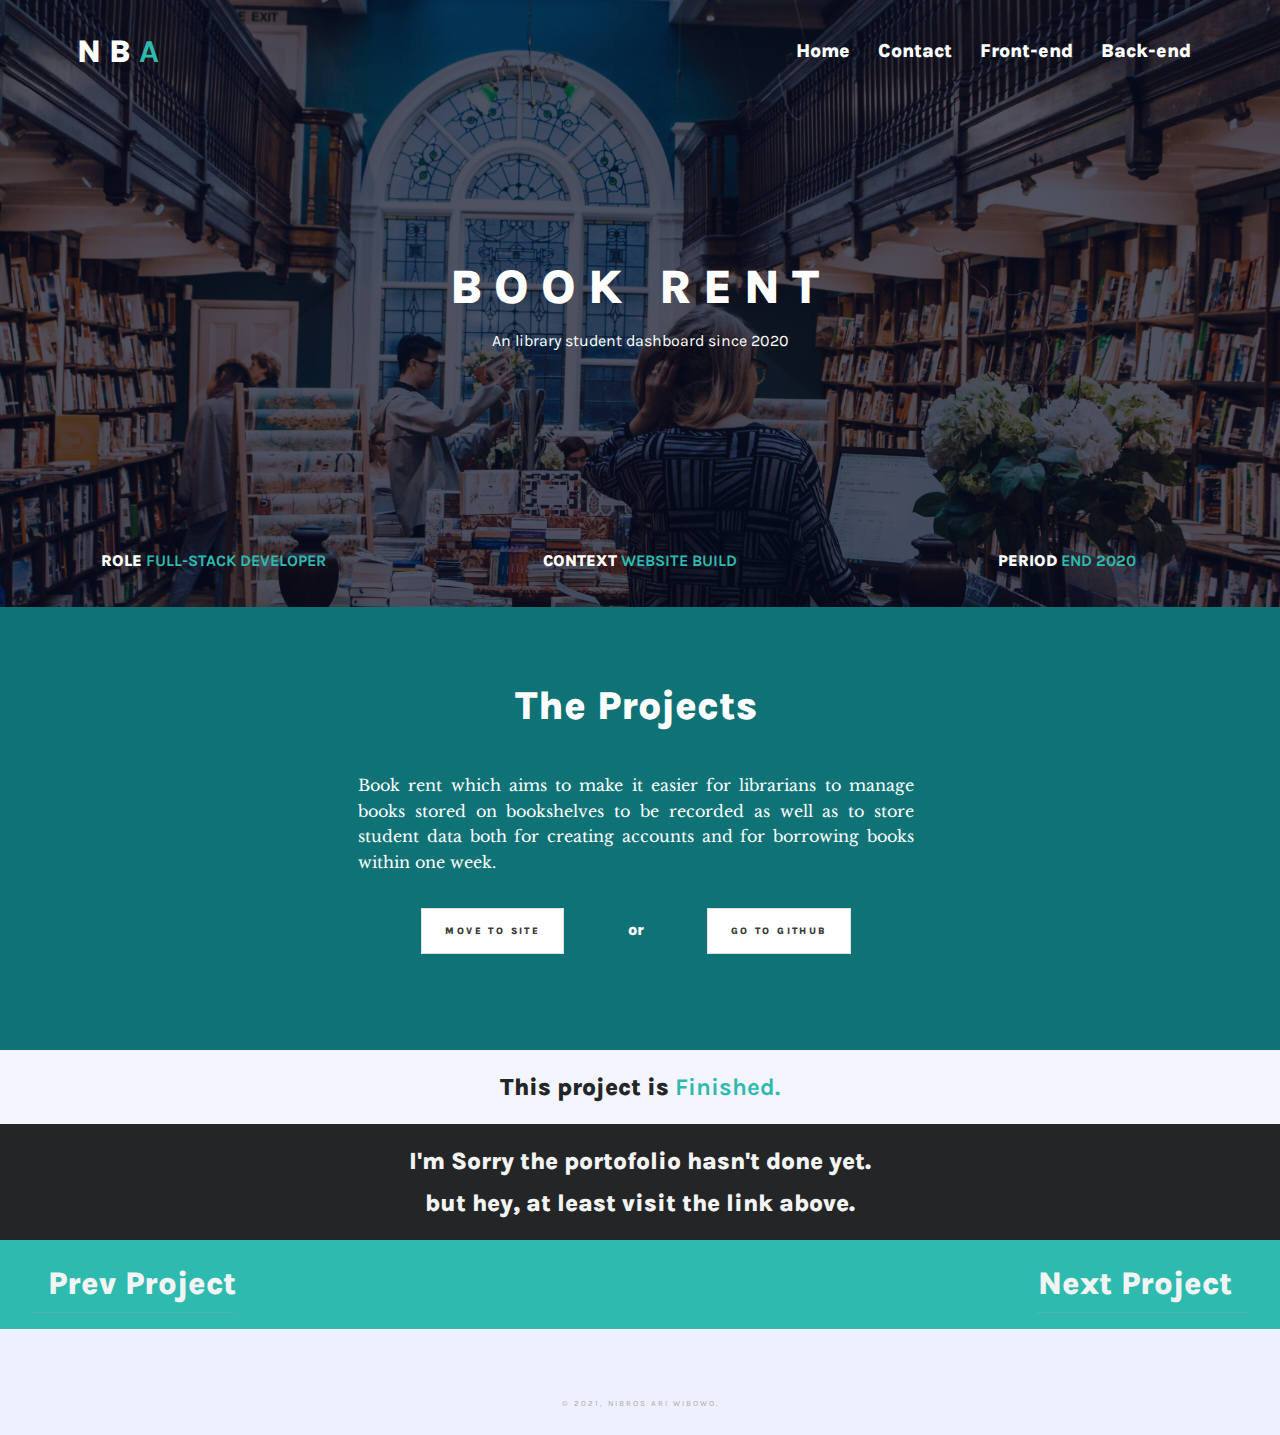
==== commit ef5ebfaf: "Updated link linkedin" ====
--- a/bookrent.html
+++ b/bookrent.html
@@ -11,6 +11,7 @@
 	<meta charset="utf-8" />
 	<meta name="viewport" content="width=device-width, initial-scale=1, user-scalable=no" />
 	<link rel="stylesheet" href="assets/css/main.css" />
+	<link rel="shortcut icon" href="favicon.ico">
 </head>
 
 <body class="single is-preload">
@@ -114,12 +115,14 @@
 				<li><a href="https://github.com/ariiera-code" class="icon brands fa-github"><span
 							class="label">Github</span></a>
 				</li>
-				<li><a href="#" class="icon brands fa-linkedin-in"><span class="label">Linked-in</span></a></li>
+				<li><a href="https://www.linkedin.com/in/ariiera/" class="icon brands fa-linkedin-in"><span
+							class="label">Linked-in</span></a></li>
 				<li>
-					<div href="thankyounibros@gmail.com" class="icon solid fa-envelope popup"
-						onclick='CopyToClipboard("thankyounibros@gmail.com", true, "Email copied to clipboard" )'>
+					<a class="icon solid fa-envelope popup"
+						onclick='CopyToClipboard("thankyounibros@gmail.com", true, "Email copied to clipboard" )'
+						style="cursor: pointer">
 						<span class="popuptext" id="emailPopup">Email Copied!</span>
-					</div>
+					</a>
 				</li>
 			</ul>
 			<p class="copyright">&copy; 2021, Nibros Ari Wibowo.</p>
--- a/assets/css/main.css
+++ b/assets/css/main.css
@@ -4937,8 +4937,9 @@
   position: absolute;
   z-index: 1;
   bottom: 125%;
-  left: 180%;
+  left: 150%;
   margin-left: -80px;
+	cursor: pointer;
 }
 
 /* Popup arrow */
@@ -4951,6 +4952,7 @@
   border-width: 5px;
   border-style: solid;
   border-color: #555 transparent transparent transparent;
+	cursor: pointer;
 }
 
 /* Toggle this class - hide and show the popup */
@@ -4974,13 +4976,13 @@
 .next-prev-project{
 	display: flex;
 	justify-content: space-between;
-	height: 20vh;
+	height:max-content;
 	background: #2ebaae;
 	font-size: 2rem;
 	align-items: center;
 	color: #f4f4f4;
 	font-weight: 800;
-	padding: 0 2rem;
+	padding: 1rem 2rem;
 }
 
 .next-project{
@@ -5012,14 +5014,12 @@
 @media only screen and (max-width: 736px){
 	.next-prev-project{
 		font-size: 1.5rem;
-		height: 15vh;
 	}
 }
 
 @media only screen and (max-width: 480px){
 	.next-prev-project{
 		font-size: 1.1rem;
-		height: 10vh;
 	}
 }
 
@@ -5035,13 +5035,13 @@
 .sorry-project{
 	display: flex;
 	justify-content: center;
-	height: 20vh;
+	height: max-content;
 	background: #232526;
 	font-size: 1.5rem;
 	align-items: center;
 	color: #f4f4f4;
 	font-weight: 800;
-	padding: 0 2rem;
+	padding: 1rem 2rem;
 	border: none;
 	text-align: center;
 }
@@ -5054,7 +5054,6 @@
 
 @media only screen and (max-width: 480px){
 	.sorry-project{
-		height: 15vh;
 		font-size: 0.9rem;
 	}
 }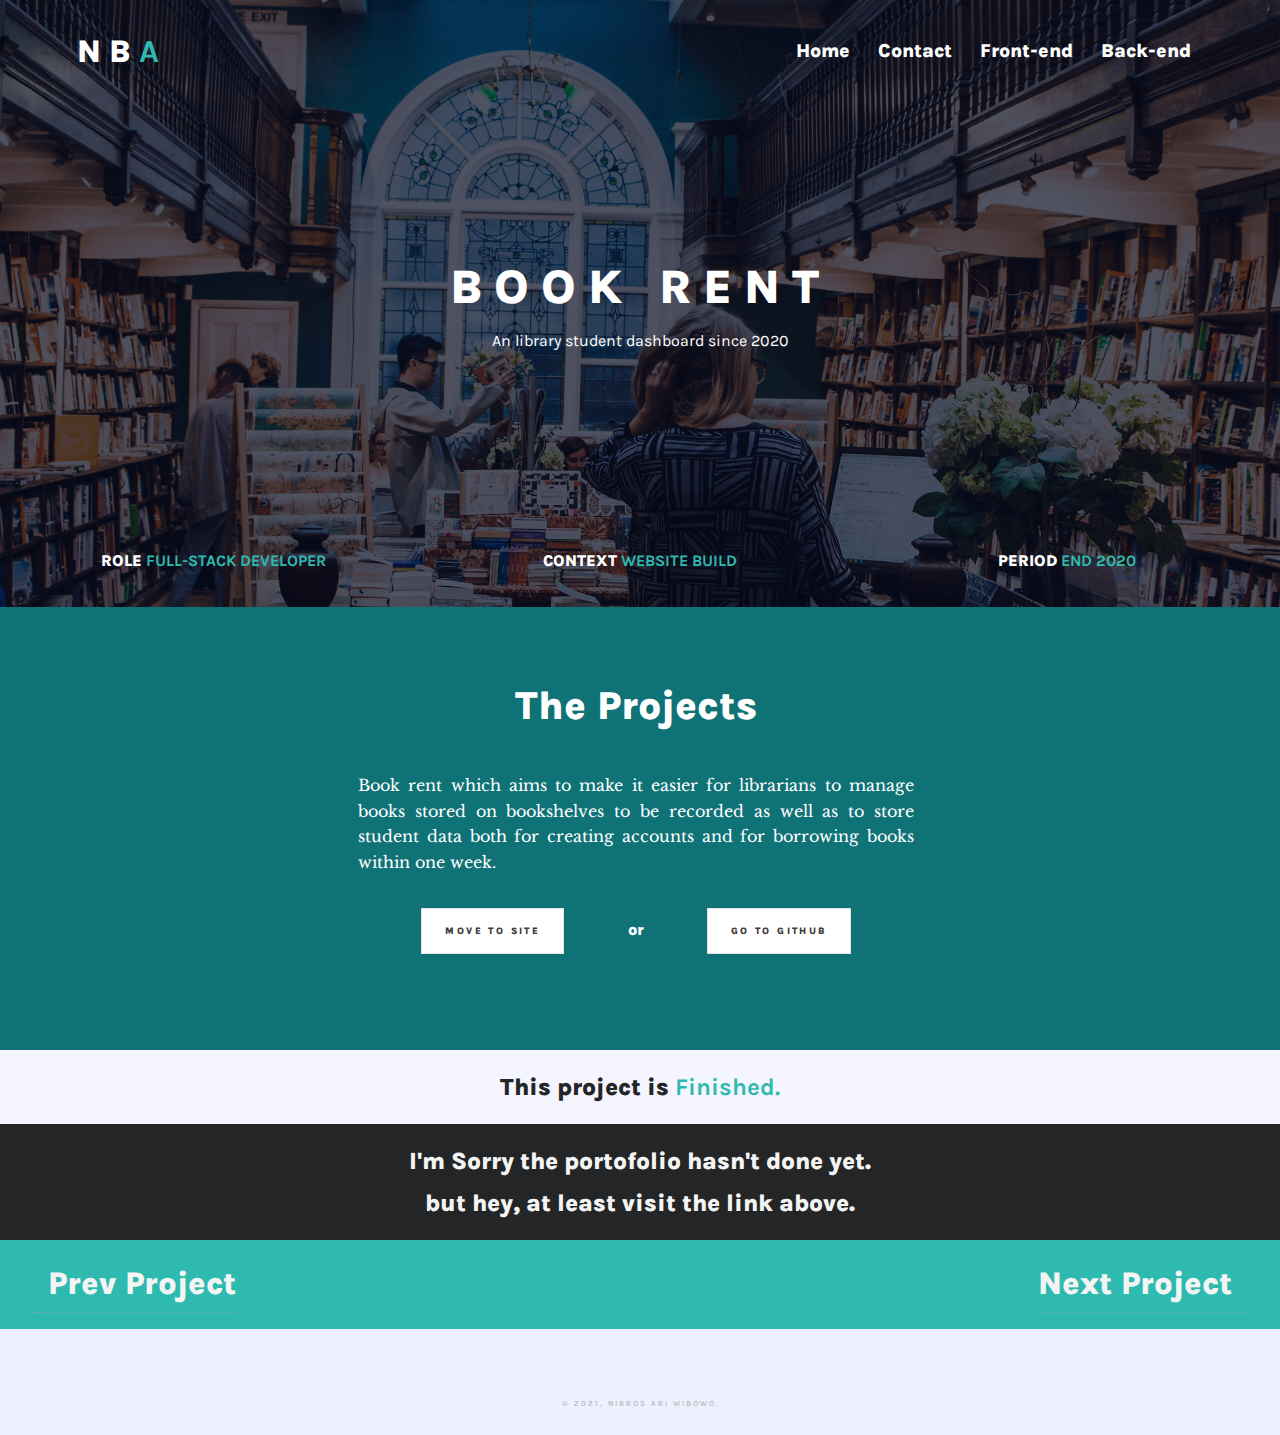
==== commit 7bb5b0bd: "Linked in Update" ====
--- a/bookrent.html
+++ b/bookrent.html
@@ -112,18 +112,19 @@
 		<!-- Footer -->
 		<section id="footer">
 			<ul class="icons">
-				<li><a href="https://github.com/ariiera-code" class="icon brands fa-github"><span
-							class="label">Github</span></a>
+				<li><a href="https://github.com/ariiera-code" class="icon brands fa-github" target="__blank"></a>
 				</li>
-				<li><a href="https://www.linkedin.com/in/ariiera/" class="icon brands fa-linkedin-in"><span
-							class="label">Linked-in</span></a></li>
+				<li><a href="https://www.linkedin.com/in/ariiera/" class="icon brands fa-linkedin-in" target="__blank"></a>
+				</li>
 				<li>
-					<a class="icon solid fa-envelope popup"
-						onclick='CopyToClipboard("thankyounibros@gmail.com", true, "Email copied to clipboard" )'
-						style="cursor: pointer">
+					<div href="thankyounibros@gmail.com" class="icon solid fa-envelope popup"
+						onclick='CopyToClipboard("thankyounibros@gmail.com", true, "Email copied to clipboard" )'>
 						<span class="popuptext" id="emailPopup">Email Copied!</span>
-					</a>
+					</div>
 				</li>
+				<li><a href="https://api.whatsapp.com/send?phone=62895329221824" class="icon solid brands fa-whatsapp"
+						target="__blank"></a></li>
+				<li>
 			</ul>
 			<p class="copyright">&copy; 2021, Nibros Ari Wibowo.</p>
 		</section>
@@ -137,8 +138,12 @@
 			<h2 style="padding-top: 1rem;">Contact<a href="#/" class="smallclose icon solid fa-times"
 					aria-label="Close Modal Box" style="padding:1rem;"></a></h2>
 			<button id="emailcopy" class="button fit icon solid fa-envelope">thankyounibros@gmail.com</button>
+			<a href="https://api.whatsapp.com/send?phone=62895329221824" class="button fit icon brands fa-whatsapp"
+				target="__blank">Linked-in</a>
 			<a href="https://github.com/ariiera-code/sewa-buku" class="button fit icon brands fa-github"
-				target="__blank">ariiera-code</a>
+				target="__blank">GITHUB</a>
+			<a href="https://www.linkedin.com/in/ariiera/" class="button fit icon brands fa-linkedin"
+				target="__blank">LINKED-IN</a>
 		</figure>
 	</div>
 
